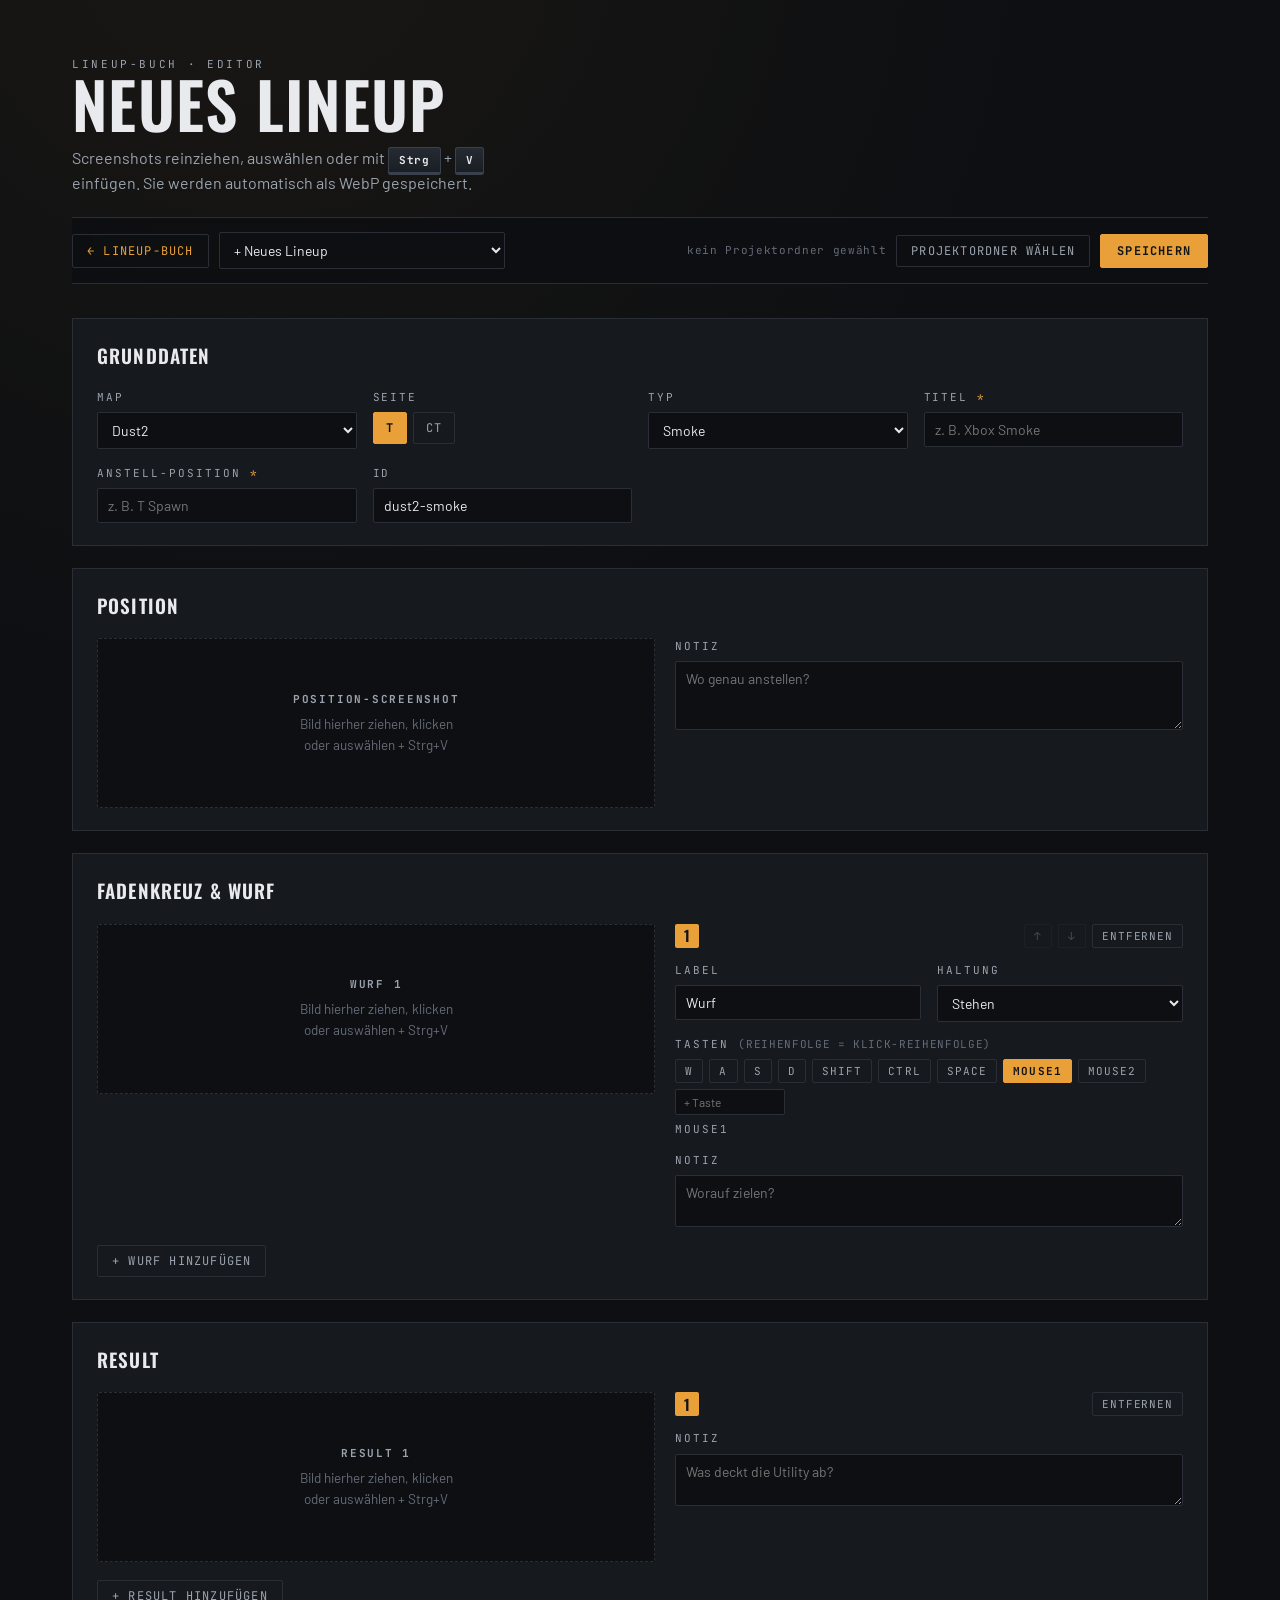
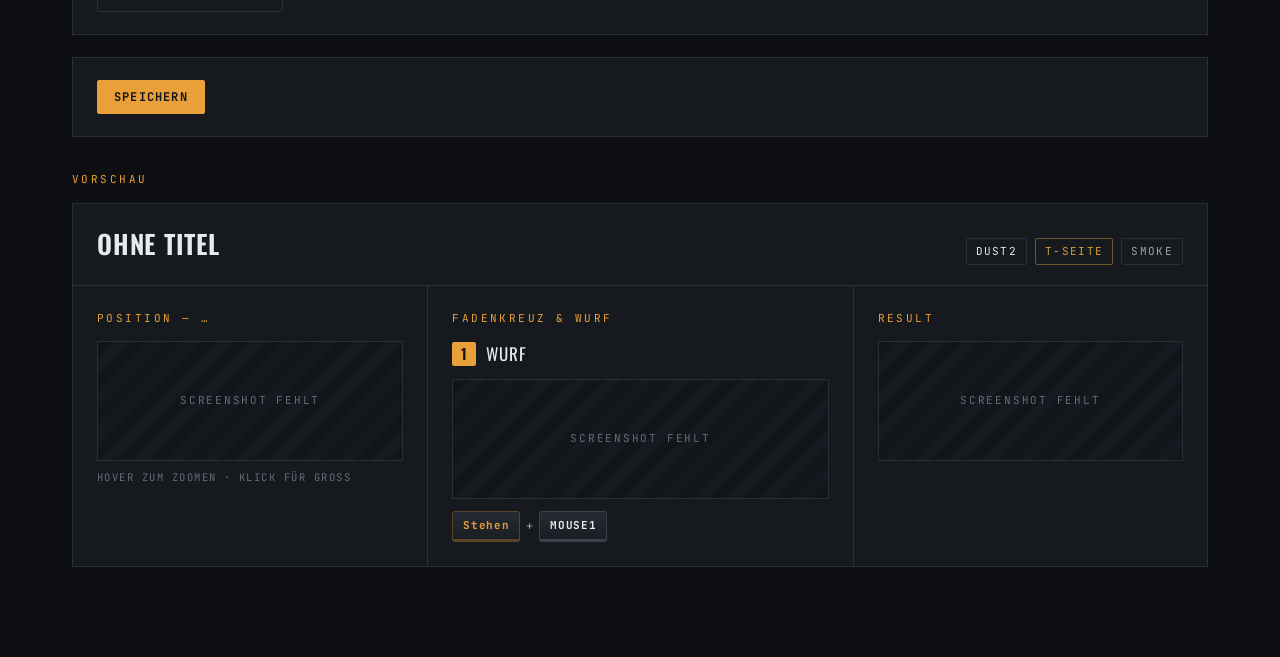
==== editor.html @ 92c8f075 "Lineup-Editor mit Bild-Upload - editor.html: Lineups anlegen, bearbeiten und löschen - Screenshots p" ====
<!DOCTYPE html>
<html lang="de">
<head>
<meta charset="utf-8">
<meta name="viewport" content="width=device-width, initial-scale=1">
<title>Lineup-Editor</title>
<link rel="preconnect" href="https://fonts.googleapis.com">
<link rel="preconnect" href="https://fonts.gstatic.com" crossorigin>
<link href="https://fonts.googleapis.com/css2?family=Oswald:wght@400;600&family=Barlow:wght@400;500;600&family=JetBrains+Mono:wght@500;700&display=swap" rel="stylesheet">
<link rel="stylesheet" href="css/style.css">
<style>
/* ---------- Editor-spezifisch ---------- */
.ed{display:flex;flex-direction:column;gap:22px}
.panel{border:1px solid var(--edge);background:var(--panel);padding:22px 24px}
.panel-head{display:flex;align-items:center;gap:12px;margin:0 0 18px}
.panel-head h2{font-family:var(--display);font-weight:600;text-transform:uppercase;letter-spacing:.06em;font-size:19px;margin:0}
.panel-head .chip{margin-left:auto}
.grid{display:grid;grid-template-columns:repeat(auto-fill,minmax(210px,1fr));gap:16px}
.field{display:flex;flex-direction:column;gap:6px;min-width:0}
.field > span{font-family:var(--mono);font-size:11px;letter-spacing:.18em;text-transform:uppercase;color:var(--sand)}
.field .req{color:var(--hud)}
.in{
  background:var(--void);border:1px solid var(--edge);color:var(--chalk);
  font-family:var(--body);font-size:14px;padding:8px 10px;border-radius:2px;width:100%;
}
.in:focus{outline:2px solid var(--hud);outline-offset:1px}
.in:disabled{color:var(--mute)}
textarea.in{resize:vertical;min-height:40px}
.seg{display:flex;gap:6px;flex-wrap:wrap}
.seg .chip{padding:7px 12px}

/* Bild-Slots */
.slot{display:grid;grid-template-columns:minmax(0,1.1fr) minmax(0,1fr);gap:20px;align-items:start}
.slot + .slot{margin-top:20px;padding-top:20px;border-top:1px dashed var(--edge)}
.slot-side{display:flex;flex-direction:column;gap:14px}
.slot-tools{display:flex;gap:6px;align-items:center}
.slot-tools .step-num{margin-right:auto}
.mini{
  font-family:var(--mono);font-size:11px;letter-spacing:.08em;text-transform:uppercase;
  background:transparent;color:var(--sand);border:1px solid var(--edge);padding:4px 9px;border-radius:2px;cursor:pointer;
}
.mini:hover{color:var(--chalk);border-color:var(--sand)}
.mini:disabled{opacity:.35;cursor:default}
.mini.danger:hover{color:#F07178;border-color:#F07178}
.drop{
  position:relative;display:grid;place-items:center;text-align:center;min-height:170px;padding:16px;
  border:1px dashed var(--edge);background:var(--void);color:var(--mute);font-size:13.5px;
  cursor:pointer;border-radius:2px;transition:border-color .12s,background .12s;
}
.drop:hover{border-color:var(--sand)}
.drop:focus{outline:none;border-color:var(--hud);border-style:solid}
.drop.over{border-color:var(--hud);background:rgba(233,160,56,.07)}
.drop.has{padding:0;border-style:solid;min-height:0;cursor:default}
.drop img{display:block;width:100%;height:auto}
.drop b{display:block;font-family:var(--mono);font-size:11px;letter-spacing:.16em;text-transform:uppercase;color:var(--sand);margin-bottom:6px}
.drop .badge{position:absolute;left:8px;top:8px;font-family:var(--mono);font-size:10px;letter-spacing:.12em;text-transform:uppercase;background:var(--hud);color:#121418;padding:2px 6px;border-radius:2px}
.drop .clear{position:absolute;right:8px;top:8px;background:rgba(13,15,18,.85)}
.drop.busy::after{content:"Konvertiere…";position:absolute;inset:0;display:grid;place-items:center;background:rgba(13,15,18,.8);color:var(--hud);font-family:var(--mono);font-size:11px;letter-spacing:.16em;text-transform:uppercase}
.keys{display:flex;gap:6px;flex-wrap:wrap;align-items:center}
.keys .chip{padding:4px 9px;font-size:11px}
.keys .in{width:110px;padding:5px 8px;font-size:12px}
.order{font-family:var(--mono);font-size:11px;color:var(--mute);letter-spacing:.06em}
.add{margin-top:18px}

/* Aktionen + Status */
.bar .in{width:auto;min-width:220px}
.primary{
  font-family:var(--mono);font-size:12px;font-weight:700;letter-spacing:.1em;text-transform:uppercase;
  background:var(--hud);color:#121418;border:1px solid var(--hud);padding:8px 16px;border-radius:2px;cursor:pointer;
}
.primary:hover{filter:brightness(1.08)}
.primary:disabled{opacity:.5;cursor:default}
.status{font-family:var(--mono);font-size:12px;letter-spacing:.04em;color:var(--sand);margin:0;min-height:1.4em}
.status.ok{color:#5BC17F}
.status.err{color:#F07178}
.status a{color:var(--hud)}
.folder{font-family:var(--mono);font-size:11px;letter-spacing:.06em;color:var(--mute)}
.folder.ok{color:#5BC17F}
.foot{display:flex;gap:10px;align-items:center;flex-wrap:wrap}
.foot .mini.danger{margin-left:auto}
.preview .card{margin-bottom:0}

@media (max-width:860px){
  .slot{grid-template-columns:1fr}
  .bar .in{min-width:0;width:100%}
}
</style>
</head>
<body>
<div class="wrap">
  <header class="masthead">
    <p class="eyebrow">Lineup-Buch &middot; Editor</p>
    <h1 id="edTitle">Neues Lineup</h1>
    <p>Screenshots reinziehen, auswählen oder mit <span class="key">Strg</span> + <span class="key">V</span> einfügen. Sie werden automatisch als WebP gespeichert.</p>
  </header>

  <nav class="bar" aria-label="Editor">
    <a class="back" id="backLink" href="index.html">&larr; Lineup-Buch</a>
    <select class="in" id="pick" aria-label="Lineup zum Bearbeiten wählen"></select>
    <span class="folder bar-end" id="folder"></span>
    <button class="chip" id="pickDir" type="button">Projektordner wählen</button>
    <button class="primary" id="save" type="button">Speichern</button>
  </nav>

  <main class="ed" id="form"></main>

  <section class="panel" style="margin-top:22px">
    <div class="foot">
      <button class="primary" id="save2" type="button">Speichern</button>
      <p class="status" id="status" role="status"></p>
      <button class="mini danger" id="del" type="button" hidden>Lineup löschen</button>
    </div>
  </section>

  <section style="margin-top:34px">
    <p class="col-label">Vorschau</p>
    <div class="preview" id="preview"></div>
  </section>
</div>

<input type="file" id="file" accept="image/*" hidden>

<script src="data/maps.js"></script>
<script src="js/common.js"></script>
<script>
const formEl   = document.getElementById('form');
const preview  = document.getElementById('preview');
const statusEl = document.getElementById('status');
const pickEl   = document.getElementById('pick');
const folderEl = document.getElementById('folder');
const fileEl   = document.getElementById('file');
const delBtn   = document.getElementById('del');
const edTitle  = document.getElementById('edTitle');

const TYPES = ['Smoke', 'Flash', 'Molotov', 'HE', 'Decoy'];
const KEYS  = ['W', 'A', 'S', 'D', 'SHIFT', 'CTRL', 'SPACE', 'MOUSE1', 'MOUSE2'];

// Bild-Slot: null | { path } (liegt schon im Projekt) | { blob, url } (neu, noch nicht gespeichert)
let state = null;
let dirty = false;
let dirHandle = null;
let pasteTarget = null;   // zuletzt fokussierter Bild-Slot (für Strg+V)
let fileTarget = null;    // Slot, für den der Datei-Dialog offen ist

const slug = s => String(s).toLowerCase()
  .replace(/ä/g, 'ae').replace(/ö/g, 'oe').replace(/ü/g, 'ue').replace(/ß/g, 'ss')
  .replace(/[^a-z0-9]+/g, '-').replace(/^-+|-+$/g, '');
const imgSrc = slot => slot ? (slot.url || slot.path) : null;

function blank(map) {
  return {
    editing: null, idTouched: false,
    id: '', map: map || MAPS[0].name, side: 'T', type: 'Smoke', title: '', from: '',
    position: { img: null, note: '' },
    lineups:  [{ img: null, label: 'Wurf', stance: 'stand', input: ['MOUSE1'], note: '' }],
    result:   [{ img: null, note: '' }],
  };
}

function fromLineup(l) {
  const pathSlot = p => p ? { path: p } : null;
  return {
    editing: l.id, idTouched: true,
    id: l.id, map: l.map, side: l.side || 'T', type: l.type || 'Smoke', title: l.title || '', from: l.from || '',
    position: { img: pathSlot(l.position && l.position.img), note: (l.position && l.position.note) || '' },
    lineups:  (l.lineups || []).map(s => ({ img: pathSlot(s.img), label: s.label || '', stance: s.stance || '', input: [...(s.input || [])], note: s.note || '' })),
    result:   asResults(l).map(r => ({ img: pathSlot(r.img), note: r.note || '' })),
  };
}

// Vorschlag für neue IDs: <map>-<titel>-<typ>, bei Kollision mit Zähler
function suggestId() {
  const base = [mapSlug(state.map), slug(state.title), slug(state.type)].filter(Boolean).join('-');
  let id = base, n = 2;
  while (LINEUPS.some(l => l.id === id)) id = base + '-' + n++;
  return id;
}

/* ---------- Formular ---------- */
function opt(value, label, sel) { return `<option value="${esc(value)}"${value === sel ? ' selected' : ''}>${esc(label)}</option>`; }

function dropZone(key, slot, hint) {
  const src = imgSrc(slot);
  if (src) return `
    <div class="drop has" tabindex="0" data-slot="${key}">
      <img src="${esc(src)}" alt="">
      ${slot.blob ? '<span class="badge">neu</span>' : ''}
      <button class="mini clear" type="button" data-act="clear" data-slot="${key}">Entfernen</button>
    </div>`;
  return `
    <div class="drop" tabindex="0" data-slot="${key}">
      <div><b>${esc(hint)}</b>Bild hierher ziehen, klicken<br>oder auswählen + Strg+V</div>
    </div>`;
}

function renderForm() {
  const s = state, locked = !!s.editing;
  formEl.innerHTML = `
    <section class="panel">
      <div class="panel-head"><h2>Grunddaten</h2></div>
      <div class="grid">
        <label class="field"><span>Map</span>
          <select class="in" data-k="map" ${locked ? 'disabled' : ''}>${MAPS.map(m => opt(m.name, m.name, s.map)).join('')}</select></label>
        <div class="field"><span>Seite</span>
          <div class="seg">${['T', 'CT'].map(v => `<button type="button" class="chip" data-act="side" data-v="${v}" aria-pressed="${s.side === v}">${v}</button>`).join('')}</div></div>
        <label class="field"><span>Typ</span>
          <select class="in" data-k="type">${TYPES.map(t => opt(t, t, s.type)).join('')}${TYPES.includes(s.type) ? '' : opt(s.type, s.type, s.type)}</select></label>
        <label class="field"><span>Titel <span class="req">*</span></span>
          <input class="in" data-k="title" value="${esc(s.title)}" placeholder="z. B. Xbox Smoke"></label>
        <label class="field"><span>Anstell-Position <span class="req">*</span></span>
          <input class="in" data-k="from" value="${esc(s.from)}" placeholder="z. B. T Spawn"></label>
        <label class="field"><span>ID ${locked ? '(fest)' : ''}</span>
          <input class="in" data-k="id" value="${esc(s.id)}" ${locked ? 'disabled' : ''} spellcheck="false"></label>
      </div>
    </section>

    <section class="panel">
      <div class="panel-head"><h2>Position</h2></div>
      <div class="slot">
        ${dropZone('position', s.position.img, 'Position-Screenshot')}
        <div class="slot-side">
          <label class="field"><span>Notiz</span>
            <textarea class="in" data-k="position.note" rows="3" placeholder="Wo genau anstellen?">${esc(s.position.note)}</textarea></label>
        </div>
      </div>
    </section>

    <section class="panel">
      <div class="panel-head"><h2>Fadenkreuz &amp; Wurf</h2></div>
      ${s.lineups.map((w, i) => `
        <div class="slot">
          ${dropZone('lineups.' + i, w.img, 'Wurf ' + (i + 1))}
          <div class="slot-side">
            <div class="slot-tools">
              <span class="step-num">${i + 1}</span>
              <button class="mini" type="button" data-act="up" data-list="lineups" data-i="${i}" ${i ? '' : 'disabled'}>&uarr;</button>
              <button class="mini" type="button" data-act="down" data-list="lineups" data-i="${i}" ${i < s.lineups.length - 1 ? '' : 'disabled'}>&darr;</button>
              <button class="mini danger" type="button" data-act="remove" data-list="lineups" data-i="${i}">Entfernen</button>
            </div>
            <div class="grid">
              <label class="field"><span>Label</span>
                <input class="in" data-k="lineups.${i}.label" value="${esc(w.label)}" placeholder="Wurf"></label>
              <label class="field"><span>Haltung</span>
                <select class="in" data-k="lineups.${i}.stance">${opt('', '—', w.stance)}${Object.entries(STANCES).map(([v, t]) => opt(v, t, w.stance)).join('')}${w.stance && !STANCES[w.stance] ? opt(w.stance, w.stance, w.stance) : ''}</select></label>
            </div>
            <div class="field"><span>Tasten <span class="order">(Reihenfolge = Klick-Reihenfolge)</span></span>
              <div class="keys">
                ${[...new Set([...KEYS, ...w.input])].map(k => `<button type="button" class="chip" data-act="key" data-i="${i}" data-v="${esc(k)}" aria-pressed="${w.input.includes(k)}">${esc(k)}</button>`).join('')}
                <input class="in" data-act="customKey" data-i="${i}" placeholder="+ Taste" aria-label="Eigene Taste hinzufügen">
              </div>
              <span class="order">${w.input.length ? esc(w.input.join(' + ')) : 'keine Taste'}</span>
            </div>
            <label class="field"><span>Notiz</span>
              <textarea class="in" data-k="lineups.${i}.note" rows="2" placeholder="Worauf zielen?">${esc(w.note)}</textarea></label>
          </div>
        </div>`).join('')}
      <button class="chip add" type="button" data-act="addLineup">+ Wurf hinzufügen</button>
    </section>

    <section class="panel">
      <div class="panel-head"><h2>Result</h2></div>
      ${s.result.map((r, i) => `
        <div class="slot">
          ${dropZone('result.' + i, r.img, 'Result ' + (i + 1))}
          <div class="slot-side">
            <div class="slot-tools">
              <span class="step-num">${i + 1}</span>
              <button class="mini danger" type="button" data-act="remove" data-list="result" data-i="${i}">Entfernen</button>
            </div>
            <label class="field"><span>Notiz</span>
              <textarea class="in" data-k="result.${i}.note" rows="2" placeholder="Was deckt die Utility ab?">${esc(r.note)}</textarea></label>
          </div>
        </div>`).join('')}
      <button class="chip add" type="button" data-act="addResult">+ Result hinzufügen</button>
    </section>`;
  renderPreview();
}

// Das Objekt, wie es in data/<map>.js landet (Bilder hier noch als Vorschau-URL)
function toLineup(imgOf) {
  const s = state;
  const results = s.result.map(r => ({ img: imgOf(r.img), note: r.note }));
  return {
    id: s.id, map: s.map, side: s.side, type: s.type, title: s.title, from: s.from,
    position: { img: imgOf(s.position.img), note: s.position.note },
    lineups: s.lineups.map(w => ({ img: imgOf(w.img), label: w.label, stance: w.stance, input: w.input, note: w.note })),
    result: results.length === 1 ? results[0] : results,
  };
}

function renderPreview() {
  const l = toLineup(imgSrc);
  preview.innerHTML = lineupCard({ ...l, title: l.title || 'Ohne Titel', from: l.from || '…' });
  edTitle.textContent = state.editing ? 'Lineup bearbeiten' : 'Neues Lineup';
  delBtn.hidden = !state.editing;
}

function renderPick() {
  pickEl.innerHTML = opt('', '+ Neues Lineup', state.editing || '') + MAPS
    .filter(m => LINEUPS.some(l => l.map === m.name))
    .map(m => `<optgroup label="${esc(m.name)}">${LINEUPS.filter(l => l.map === m.name)
      .map(l => opt(l.id, `${l.title} · ${l.type} · ${l.side}`, state.editing)).join('')}</optgroup>`).join('');
}

/* ---------- Eingaben ---------- */
function setPath(path, value) {
  const keys = path.split('.');
  let o = state;
  for (const k of keys.slice(0, -1)) o = o[k];
  o[keys[keys.length - 1]] = value;
}

function touch() { dirty = true; setStatus(''); }

formEl.addEventListener('input', e => {
  const k = e.target.dataset.k; if (!k) return;
  setPath(k, e.target.value);
  if (k === 'id') state.idTouched = true;
  if (!state.editing && !state.idTouched && ['title', 'type', 'map'].includes(k)) {
    state.id = suggestId();
    formEl.querySelector('[data-k="id"]').value = state.id;
  }
  touch();
  renderPreview();
});

formEl.addEventListener('keydown', e => {
  if (e.target.dataset.act === 'customKey' && e.key === 'Enter') {
    e.preventDefault();
    const v = e.target.value.trim().toUpperCase(); if (!v) return;
    const w = state.lineups[+e.target.dataset.i];
    if (!w.input.includes(v)) w.input.push(v);
    touch(); renderForm();
  }
  // Enter/Leertaste auf einem leeren Bild-Slot öffnet den Datei-Dialog
  const drop = e.target.classList && e.target.classList.contains('drop') && !e.target.classList.contains('has') ? e.target : null;
  if (drop && (e.key === 'Enter' || e.key === ' ')) { e.preventDefault(); openFile(drop.dataset.slot); }
});

formEl.addEventListener('click', e => {
  const btn = e.target.closest('[data-act]');
  if (btn) {
    const { act, i, list, v } = btn.dataset;
    const n = +i;
    if (act === 'side') state.side = v;
    else if (act === 'key') { const w = state.lineups[n]; w.input = w.input.includes(v) ? w.input.filter(k => k !== v) : [...w.input, v]; }
    else if (act === 'addLineup') state.lineups.push({ img: null, label: 'Wurf ' + (state.lineups.length + 1), stance: 'stand', input: ['MOUSE1'], note: '' });
    else if (act === 'addResult') state.result.push({ img: null, note: '' });
    else if (act === 'remove') { const it = state[list][n]; if (it.img && it.img.url) URL.revokeObjectURL(it.img.url); state[list].splice(n, 1); }
    else if (act === 'up' || act === 'down') { const a = state[list], j = act === 'up' ? n - 1 : n + 1; [a[n], a[j]] = [a[j], a[n]]; }
    else if (act === 'clear') { setSlot(btn.dataset.slot, null); return; }
    else return;
    touch(); renderForm();
    return;
  }
  const drop = e.target.closest('.drop');
  if (drop && !drop.classList.contains('has')) openFile(drop.dataset.slot);
});

formEl.addEventListener('focusin', e => { const d = e.target.closest('.drop'); if (d) pasteTarget = d.dataset.slot; });

/* ---------- Bilder ---------- */
const getSlot = key => key === 'position' ? state.position.img : state[key.split('.')[0]][+key.split('.')[1]].img;
function setSlot(key, img) {
  const old = getSlot(key);
  if (old && old.url) URL.revokeObjectURL(old.url);
  if (key === 'position') state.position.img = img;
  else state[key.split('.')[0]][+key.split('.')[1]].img = img;
  // Kein Fokus auf den gefüllten Slot: das nächste Strg+V soll den nächsten leeren füllen.
  touch(); renderForm();
}

// Bild skalieren (max. Breite) und als WebP kodieren
async function toWebp(blob, maxW, quality) {
  const bmp = await createImageBitmap(blob);
  const k = Math.min(1, maxW / bmp.width);
  const c = document.createElement('canvas');
  c.width = Math.round(bmp.width * k); c.height = Math.round(bmp.height * k);
  c.getContext('2d').drawImage(bmp, 0, 0, c.width, c.height);
  bmp.close();
  const out = await new Promise(r => c.toBlob(r, 'image/webp', quality));
  if (!out || out.type !== 'image/webp') throw new Error('Dieser Browser kann kein WebP erzeugen.');
  return out;
}

async function takeImage(key, file) {
  if (!file || !file.type.startsWith('image/')) { setStatus('Das ist kein Bild.', 'err'); return; }
  const el = formEl.querySelector(`.drop[data-slot="${key}"]`);
  if (el) el.classList.add('busy');
  try {
    const blob = await toWebp(file, 1920, 0.88);
    setSlot(key, { blob, url: URL.createObjectURL(blob) });
  } catch (err) {
    if (el) el.classList.remove('busy');
    setStatus('Bild konnte nicht gelesen werden: ' + err.message, 'err');
  }
}

function openFile(key) { fileTarget = key; fileEl.value = ''; fileEl.click(); }
fileEl.addEventListener('change', () => { if (fileEl.files[0] && fileTarget) takeImage(fileTarget, fileEl.files[0]); });

formEl.addEventListener('dragover', e => {
  const d = e.target.closest('.drop'); if (!d) return;
  e.preventDefault(); d.classList.add('over');
});
formEl.addEventListener('dragleave', e => { const d = e.target.closest('.drop'); if (d && !d.contains(e.relatedTarget)) d.classList.remove('over'); });
formEl.addEventListener('drop', e => {
  const d = e.target.closest('.drop'); if (!d) return;
  e.preventDefault(); d.classList.remove('over');
  takeImage(d.dataset.slot, e.dataTransfer.files[0]);
});

// Strg+V: in den fokussierten Slot, sonst in den ersten leeren (Position → Würfe → Results)
document.addEventListener('paste', e => {
  const item = [...(e.clipboardData ? e.clipboardData.items : [])].find(i => i.type.startsWith('image/'));
  if (!item) return;
  e.preventDefault();
  const focused = document.activeElement && document.activeElement.closest && document.activeElement.closest('.drop');
  let key = focused ? focused.dataset.slot : null;
  if (!key) {
    const all = ['position', ...state.lineups.map((_, i) => 'lineups.' + i), ...state.result.map((_, i) => 'result.' + i)];
    key = all.find(k => !getSlot(k)) || pasteTarget;
  }
  if (key) takeImage(key, item.getAsFile());
});

/* ---------- Projektordner (File System Access API) ---------- */
const canWrite = 'showDirectoryPicker' in window;

// Den gewählten Ordner im Browser merken, damit er nicht jedes Mal neu gewählt werden muss.
function kv(mode, fn) {
  return new Promise((res, rej) => {
    const r = indexedDB.open('lineup-editor', 1);
    r.onupgradeneeded = () => r.result.createObjectStore('kv');
    r.onerror = () => rej(r.error);
    r.onsuccess = () => {
      const tx = r.result.transaction('kv', mode), q = fn(tx.objectStore('kv'));
      tx.oncomplete = () => res(q.result);
      tx.onerror = () => rej(tx.error);
    };
  });
}

function showFolder() {
  if (!canWrite) { folderEl.textContent = 'Speichern als Download (Browser ohne Ordnerzugriff)'; document.getElementById('pickDir').hidden = true; return; }
  folderEl.textContent = dirHandle ? 'Ordner: ' + dirHandle.name : 'kein Projektordner gewählt';
  folderEl.classList.toggle('ok', !!dirHandle);
}

async function chooseDir() {
  const h = await window.showDirectoryPicker({ id: 'cslineups', mode: 'readwrite' });
  try { await (await h.getDirectoryHandle('data')).getFileHandle('maps.js'); }
  catch { throw new Error(`„${h.name}“ ist nicht der Projektordner (data/maps.js fehlt).`); }
  dirHandle = h;
  try { await kv('readwrite', s => s.put(h, 'dir')); } catch {}
  showFolder();
}

async function ensureDir() {
  if (dirHandle && await dirHandle.queryPermission({ mode: 'readwrite' }) !== 'granted'
      && await dirHandle.requestPermission({ mode: 'readwrite' }) !== 'granted') dirHandle = null;
  if (!dirHandle) await chooseDir();
  return dirHandle;
}

async function fileAt(path, create) {
  const parts = path.split('/');
  let d = dirHandle;
  for (const p of parts.slice(0, -1)) d = await d.getDirectoryHandle(p, { create });
  return d.getFileHandle(parts[parts.length - 1], { create });
}
async function writeFile(path, data) {
  const w = await (await fileAt(path, true)).createWritable();
  await w.write(data); await w.close();
}
async function readText(path) {
  try { return await (await (await fileAt(path, false)).getFile()).text(); } catch { return null; }
}

/* ---------- data/<map>.js erzeugen ---------- */
const J = v => JSON.stringify(v);
function fmtObj(o) { return '{ ' + Object.entries(o).map(([k, v]) => `${k}: ${J(v)}`).join(', ') + ' }'; }

function fmtLineup(l) {
  const known = ['id', 'map', 'side', 'type', 'title', 'from', 'position', 'lineups', 'result'];
  const res = Array.isArray(l.result)
    ? `[\n${l.result.map(r => '      ' + fmtObj(r) + ',').join('\n')}\n    ]`
    : fmtObj(l.result || { img: '', note: '' });
  return [
    '  {',
    `    id:    ${J(l.id)},`,
    `    map:   ${J(l.map)},`,
    `    side:  ${J(l.side)},`,
    `    type:  ${J(l.type)},`,
    `    title: ${J(l.title)},`,
    `    from:  ${J(l.from)},`,
    `    position: ${fmtObj(l.position || { img: '', note: '' })},`,
    '    lineups: [',
    ...(l.lineups || []).map(s => '      ' + fmtObj(s) + ','),
    '    ],',
    `    result: ${res},`,
    // Felder, die der Editor nicht kennt, unverändert mitschreiben
    ...Object.keys(l).filter(k => !known.includes(k)).map(k => `    ${k}: ${J(l[k])},`),
    '  },',
  ].join('\n');
}

function defaultHeader(map) {
  const s = mapSlug(map);
  return `/* ============================================================================
   ${map.toUpperCase()} · LINEUPS
   ----------------------------------------------------------------------------
   Wird vom Editor (editor.html) geschrieben, kann aber auch von Hand gepflegt
   werden. Bilder liegen unter  images/${s}/<id>/  (position.webp, lineup-N.webp,
   result.webp, thumb.webp).
============================================================================ */`;
}

async function mapFileText(map) {
  const old = await readText(`data/${mapSlug(map)}.js`);
  const head = (old && (old.match(/^\s*\/\*[\s\S]*?\*\//) || [])[0]) || defaultHeader(map);
  const rows = LINEUPS.filter(l => l.map === map);
  return `${head.trim()}\n\naddLineups([\n\n${rows.map(fmtLineup).join('\n\n')}\n\n]);\n`;
}

/* ---------- Speichern / Löschen ---------- */
function setStatus(msg, kind) { statusEl.innerHTML = msg; statusEl.className = 'status' + (kind ? ' ' + kind : ''); }

function validate() {
  const s = state, errs = [];
  if (!s.title.trim()) errs.push('Titel fehlt');
  if (!s.from.trim()) errs.push('Anstell-Position fehlt');
  if (!/^[a-z0-9][a-z0-9-]*$/.test(s.id)) errs.push('ID nur aus a–z, 0–9 und - bilden');
  else if (!s.editing && LINEUPS.some(l => l.id === s.id)) errs.push(`ID „${s.id}“ gibt es schon`);
  if (!s.position.img) errs.push('Position-Bild fehlt');
  if (!s.lineups.length || s.lineups.some(w => !w.img)) errs.push('Jeder Wurf braucht ein Bild');
  if (!s.result.length || s.result.some(r => !r.img)) errs.push('Jedes Result braucht ein Bild');
  return errs;
}

// Neue Bilder unter images/<map>/<id>/ ablegen; ein Dateiname, den ein behaltenes Bild belegt, wird nicht überschrieben.
function planImages() {
  const base = `images/${mapSlug(state.map)}/${state.id}`;
  const kept = new Set();
  const slots = [
    [state.position.img, 'position'],
    ...state.lineups.map((w, i) => [w.img, 'lineup-' + (i + 1)]),
    ...state.result.map((r, i) => [r.img, i ? 'result' + (i + 1) : 'result']),
  ];
  slots.forEach(([img]) => { if (img && img.path) kept.add(img.path); });
  const writes = [];
  for (const [img, name] of slots) {
    if (!img || !img.blob) continue;
    let path = `${base}/${name}.webp`;
    if (kept.has(path)) path = `${base}/${name}-${Date.now().toString(36)}.webp`;
    kept.add(path);
    writes.push({ img, path });
  }
  return { base, writes };
}

async function save() {
  const errs = validate();
  if (errs.length) { setStatus('Nicht gespeichert: ' + errs.join(' · '), 'err'); return; }
  const btns = [document.getElementById('save'), document.getElementById('save2')];
  btns.forEach(b => b.disabled = true);
  try {
    if (canWrite) await ensureDir();
    const { base, writes } = planImages();
    const firstResult = state.result[0].img;
    const thumb = firstResult.blob ? await toWebp(firstResult.blob, 480, 0.8) : null;

    // erst Pfade setzen, dann das Lineup in LINEUPS übernehmen und die Map-Datei neu schreiben
    const pathOf = new Map(writes.map(w => [w.img, w.path]));
    const entry = toLineup(img => img ? (img.path || pathOf.get(img)) : null);
    const before = LINEUPS.slice();
    const idx = LINEUPS.findIndex(l => l.id === state.editing);
    if (idx >= 0) LINEUPS[idx] = entry; else LINEUPS.push(entry);
    const text = await mapFileText(state.map).catch(err => { LINEUPS.splice(0, LINEUPS.length, ...before); throw err; });

    if (canWrite) {
      try {
        for (const w of writes) await writeFile(w.path, w.img.blob);
        if (thumb) await writeFile(`${base}/thumb.webp`, thumb);
        await writeFile(`data/${mapSlug(state.map)}.js`, text);
      } catch (err) { LINEUPS.splice(0, LINEUPS.length, ...before); throw err; }
    } else {
      writes.forEach(w => download(w.img.blob, w.path));
      if (thumb) download(thumb, `${base}/thumb.webp`);
      download(new Blob([text], { type: 'text/javascript' }), `data/${mapSlug(state.map)}.js`);
    }

    // gespeicherte Bilder zählen ab jetzt als vorhandene Dateien
    for (const w of writes) { URL.revokeObjectURL(w.img.url); delete w.img.blob; delete w.img.url; w.img.path = w.path; }
    state.editing = state.id;
    dirty = false;
    history.replaceState(null, '', '#edit=' + encodeURIComponent(state.id));
    renderPick(); renderForm();
    const link = `index.html#${encodeURIComponent(state.map)}/${encodeURIComponent(state.id)}`;
    setStatus(canWrite
      ? `Gespeichert in data/${mapSlug(state.map)}.js · <a href="${link}">im Lineup-Buch ansehen</a>`
      : `Heruntergeladen. Im Dateinamen steht der Zielpfad (__ = Ordner-Trenner), z. B. ${base.replace(/\//g, '__')}__result.webp → ${base}/result.webp.`, 'ok');
  } catch (err) {
    if (err.name !== 'AbortError') setStatus('Fehler beim Speichern: ' + esc(err.message), 'err');
    else setStatus('Abgebrochen – kein Ordner gewählt.', 'err');
  } finally {
    btns.forEach(b => b.disabled = false);
  }
}

// Fallback ohne Ordnerzugriff: Zielpfad steckt im Dateinamen (images__dust2__id__result.webp)
function download(blob, path) {
  const a = document.createElement('a');
  a.href = URL.createObjectURL(blob);
  a.download = path.replace(/\//g, '__');
  a.click();
  setTimeout(() => URL.revokeObjectURL(a.href), 2000);
}

async function remove() {
  const l = LINEUPS.find(x => x.id === state.editing); if (!l) return;
  if (!confirm(`„${l.title}“ aus data/${mapSlug(l.map)}.js entfernen?\nDie Bilder in images/${mapSlug(l.map)}/… bleiben liegen.`)) return;
  try {
    if (canWrite) await ensureDir();
    const before = LINEUPS.slice();
    LINEUPS.splice(LINEUPS.indexOf(l), 1);
    try {
      const text = await mapFileText(l.map);
      if (canWrite) await writeFile(`data/${mapSlug(l.map)}.js`, text);
      else download(new Blob([text], { type: 'text/javascript' }), `data/${mapSlug(l.map)}.js`);
    } catch (err) { LINEUPS.splice(0, LINEUPS.length, ...before); throw err; }
    load(blank(l.map));
    setStatus(`„${esc(l.title)}“ gelöscht.`, 'ok');
  } catch (err) {
    setStatus('Fehler beim Löschen: ' + esc(err.message), 'err');
  }
}

/* ---------- Start ---------- */
function load(s) {
  state = s;
  if (!state.editing) state.id = suggestId();
  dirty = false;
  history.replaceState(null, '', state.editing ? '#edit=' + encodeURIComponent(state.editing) : '#map=' + encodeURIComponent(state.map));
  document.getElementById('backLink').href = 'index.html#' + encodeURIComponent(state.map) + (state.editing ? '/' + encodeURIComponent(state.editing) : '');
  renderPick(); renderForm(); setStatus('');
}

pickEl.addEventListener('change', () => {
  if (dirty && !confirm('Ungespeicherte Änderungen verwerfen?')) { pickEl.value = state.editing || ''; return; }
  const l = LINEUPS.find(x => x.id === pickEl.value);
  load(l ? fromLineup(l) : blank(state.map));
});
document.getElementById('save').addEventListener('click', save);
document.getElementById('save2').addEventListener('click', save);
delBtn.addEventListener('click', remove);
document.getElementById('pickDir').addEventListener('click', () =>
  chooseDir().catch(err => { if (err.name !== 'AbortError') setStatus(esc(err.message), 'err'); }));
document.addEventListener('keydown', e => { if ((e.ctrlKey || e.metaKey) && e.key === 's') { e.preventDefault(); save(); } });
window.addEventListener('beforeunload', e => { if (dirty) { e.preventDefault(); e.returnValue = ''; } });
attachLens(preview);

loadLineups(async () => {
  if (canWrite) { try { dirHandle = (await kv('readonly', s => s.get('dir'))) || null; } catch {} }
  showFolder();
  const h = new URLSearchParams(location.hash.slice(1));
  const l = LINEUPS.find(x => x.id === h.get('edit'));
  load(l ? fromLineup(l) : blank(MAPS.some(m => m.name === h.get('map')) ? h.get('map') : undefined));
});
</script>
</body>
</html>
---- css/style.css ----
:root{
  --void:#0D0F12; --panel:#16191E; --panel-2:#1D2127; --edge:#2A2F37;
  --chalk:#E8EAED; --sand:#9BA3AE; --mute:#646C78; --hud:#E9A038; --t:#D4A03C; --ct:#6FA0D6;
  --display:"Oswald","Arial Narrow",system-ui,sans-serif;
  --body:"Barlow","Segoe UI",system-ui,sans-serif;
  --mono:"JetBrains Mono",ui-monospace,Consolas,monospace;
}
*{box-sizing:border-box}
html,body{margin:0}
body{
  background:var(--void); color:var(--chalk); font-family:var(--body);
  font-size:16px; line-height:1.55; -webkit-font-smoothing:antialiased;
  background-image:radial-gradient(circle at 20% -10%,rgba(233,160,56,.06),transparent 55%);
  background-attachment:fixed;
}
.wrap{max-width:1180px;margin:0 auto;padding:0 22px 90px}

/* ---------- Kopf ---------- */
.masthead{padding:44px 0 22px;border-bottom:1px solid var(--edge)}
.eyebrow{font-family:var(--mono);font-size:11px;letter-spacing:.24em;text-transform:uppercase;color:var(--hud);margin:0 0 10px}
.masthead h1{
  font-family:var(--display);font-weight:600;font-size:clamp(38px,7vw,64px);
  letter-spacing:.02em;text-transform:uppercase;margin:0;line-height:.95;
}
.masthead p{margin:12px 0 0;color:var(--sand);max-width:52ch}

/* ---------- Map-Galerie (Startseite) ---------- */
.maps{display:grid;grid-template-columns:repeat(auto-fill,minmax(230px,1fr));gap:18px;margin-top:34px}
.map-card{
  position:relative;display:block;text-align:left;cursor:pointer;
  border:1px solid var(--edge);background:var(--panel);color:inherit;
  padding:0;overflow:hidden;border-radius:2px;transition:.15s;
}
.map-card:hover{border-color:var(--sand);transform:translateY(-2px)}
.map-thumb{aspect-ratio:16/10;width:100%;background:#0A0C0F;position:relative;overflow:hidden}
.map-thumb img{width:100%;height:100%;object-fit:cover;display:block}
.map-thumb.missing{background:
  repeating-linear-gradient(135deg,#171B21,#171B21 12px,#1B2027 12px,#1B2027 24px)}
.map-thumb.missing::after{
  content:attr(data-map);position:absolute;inset:0;display:grid;place-items:center;
  font-family:var(--display);font-weight:600;font-size:28px;letter-spacing:.05em;
  text-transform:uppercase;color:var(--sand);opacity:.55;
}
.map-meta{display:flex;align-items:baseline;justify-content:space-between;gap:10px;padding:14px 16px;border-top:1px solid var(--edge)}
.map-meta h2{font-family:var(--display);font-weight:600;text-transform:uppercase;letter-spacing:.03em;font-size:22px;margin:0}
.map-count{font-family:var(--mono);font-size:11px;letter-spacing:.12em;text-transform:uppercase;color:var(--hud)}
.map-count.zero{color:var(--mute)}

/* ---------- Filter-/Nav-Leiste ---------- */
.bar{
  position:sticky;top:0;z-index:40;display:flex;gap:10px;flex-wrap:wrap;align-items:center;
  padding:14px 0;background:rgba(13,15,18,.85);backdrop-filter:blur(8px);
  border-bottom:1px solid var(--edge);margin-bottom:34px;
}
.back{
  font-family:var(--mono);font-size:12px;letter-spacing:.1em;text-transform:uppercase;
  background:transparent;color:var(--hud);border:1px solid var(--edge);
  padding:7px 14px;cursor:pointer;border-radius:2px;transition:.15s;
}
.back:hover{border-color:var(--hud)}
a.back{text-decoration:none;display:inline-block}
.bar-end{margin-left:auto}
.bar-title{font-family:var(--display);font-weight:600;text-transform:uppercase;letter-spacing:.04em;font-size:20px;margin:0}
.chip{
  font-family:var(--mono);font-size:12px;letter-spacing:.1em;text-transform:uppercase;
  background:transparent;color:var(--sand);border:1px solid var(--edge);
  padding:7px 14px;cursor:pointer;border-radius:2px;transition:.15s;
}
.chip:hover{color:var(--chalk);border-color:var(--sand)}
.chip[aria-pressed="true"]{background:var(--hud);border-color:var(--hud);color:#121418;font-weight:700}
.search{
  margin-left:auto;background:var(--panel);border:1px solid var(--edge);color:var(--chalk);
  font-family:var(--body);font-size:14px;padding:8px 12px;border-radius:2px;min-width:200px;
}
.search::placeholder{color:var(--mute)}
.search:focus,.chip:focus-visible,button:focus-visible{outline:2px solid var(--hud);outline-offset:2px}

/* ---------- Kompakte Lineup-Liste (Zwischenschritt) ---------- */
.lu-list{display:flex;flex-direction:column;gap:12px}
.lu-item{
  display:flex;align-items:stretch;text-align:left;cursor:pointer;width:100%;
  border:1px solid var(--edge);background:var(--panel);color:inherit;
  padding:0;overflow:hidden;border-radius:2px;transition:.15s;min-height:104px;
}
.lu-item:hover{border-color:var(--sand);transform:translateY(-1px)}
.lu-thumb{width:170px;flex:none;background:#0A0C0F;position:relative;overflow:hidden}
.lu-thumb img{width:100%;height:100%;object-fit:cover;display:block}
.lu-thumb.missing::after{
  content:"kein Result";position:absolute;inset:0;display:grid;place-items:center;
  font-family:var(--mono);font-size:10px;letter-spacing:.14em;text-transform:uppercase;color:var(--mute);
  background:repeating-linear-gradient(135deg,#12151A,#12151A 10px,#161A20 10px,#161A20 20px);
}
.lu-info{padding:14px 20px;display:flex;flex-direction:column;justify-content:center;gap:9px;min-width:0}
.lu-info h3{font-family:var(--display);font-weight:600;text-transform:uppercase;letter-spacing:.02em;font-size:22px;margin:0}
.lu-tags{display:flex;gap:8px;flex-wrap:wrap}
.lu-sub{color:var(--sand);font-size:13.5px;margin:0}
.lu-arrow{margin-left:auto;align-self:center;padding:0 22px;color:var(--sand);font-size:22px;flex:none}
.lu-item:hover .lu-arrow{color:var(--hud)}

/* ---------- Lineup-Karte ---------- */
.card{border:1px solid var(--edge);background:var(--panel);margin-bottom:34px}
.card-head{display:flex;gap:16px;align-items:baseline;flex-wrap:wrap;padding:20px 24px;border-bottom:1px solid var(--edge)}
.card-head h2{font-family:var(--display);font-weight:600;text-transform:uppercase;letter-spacing:.03em;font-size:26px;margin:0}
.meta{display:flex;gap:8px;flex-wrap:wrap;margin-left:auto}
.tag{font-family:var(--mono);font-size:11px;letter-spacing:.12em;text-transform:uppercase;padding:4px 9px;border:1px solid var(--edge);color:var(--sand);border-radius:2px}
.tag.side-T{color:var(--t);border-color:rgba(212,160,60,.45)}
.tag.side-CT{color:var(--ct);border-color:rgba(111,160,214,.45)}
.tag.map{color:var(--chalk)}

.body{display:grid;grid-template-columns:1fr 1.2fr 1fr;gap:0}
.col{padding:24px}
.col + .col{border-left:1px solid var(--edge)}
.col-label{font-family:var(--mono);font-size:11px;letter-spacing:.22em;text-transform:uppercase;color:var(--hud);margin:0 0 14px}
.note{color:var(--sand);font-size:14.5px;margin:12px 0 0}

/* ---------- Bilder + Lupe (Signature) ---------- */
.shot{position:relative;display:block;width:100%;border:1px solid var(--edge);cursor:zoom-in;overflow:hidden;background:#0A0C0F;min-height:120px}
.shot img{display:block;width:100%;height:auto}
.shot.missing{cursor:default}
.shot.missing::after{
  content:"Screenshot fehlt";position:absolute;inset:0;display:grid;place-items:center;
  font-family:var(--mono);font-size:11px;letter-spacing:.16em;text-transform:uppercase;color:var(--mute);
  background:repeating-linear-gradient(135deg,#12151A,#12151A 12px,#161A20 12px,#161A20 24px);
}
.lens{
  position:absolute;width:190px;height:190px;border-radius:50%;pointer-events:none;
  border:2px solid var(--hud);box-shadow:0 0 0 1px rgba(0,0,0,.7),0 10px 30px rgba(0,0,0,.6);
  background-repeat:no-repeat;opacity:0;transition:opacity .12s;
}
.shot:hover .lens{opacity:1}
.shot.missing:hover .lens{opacity:0}
.hint{font-family:var(--mono);font-size:10.5px;letter-spacing:.14em;text-transform:uppercase;color:var(--mute);margin:8px 0 0}

/* ---------- Wurf-Schritte ---------- */
.step + .step{margin-top:26px;padding-top:26px;border-top:1px dashed var(--edge)}
.step-head{display:flex;align-items:center;gap:10px;margin:0 0 12px}
.step-num{font-family:var(--display);font-size:15px;font-weight:600;color:#121418;background:var(--hud);width:24px;height:24px;display:grid;place-items:center;border-radius:2px;flex:none}
.step-head h3{font-family:var(--display);font-weight:400;text-transform:uppercase;letter-spacing:.06em;font-size:17px;margin:0}
.inputs{display:flex;gap:6px;align-items:center;flex-wrap:wrap;margin:12px 0 0}
.key{
  font-family:var(--mono);font-size:11px;font-weight:700;letter-spacing:.06em;
  background:linear-gradient(#262B33,#1A1E24);color:var(--chalk);
  border:1px solid #3A414C;border-bottom-width:3px;border-radius:3px;padding:5px 10px;
}
.key.stance{color:var(--hud);border-color:#5A4326}
.plus{font-family:var(--mono);font-size:12px;color:var(--sand)}

/* ---------- Lightbox ---------- */
.lb{position:fixed;inset:0;background:rgba(6,7,9,.95);display:none;place-items:center;z-index:100;padding:24px;cursor:zoom-out}
.lb.open{display:grid}
.lb img{max-width:100%;max-height:88vh;border:1px solid var(--edge)}
.lb-cap{position:absolute;bottom:22px;left:0;right:0;text-align:center;font-family:var(--mono);font-size:12px;letter-spacing:.16em;text-transform:uppercase;color:var(--sand)}

.empty{border:1px dashed var(--edge);padding:40px;text-align:center;color:var(--sand)}
footer{border-top:1px solid var(--edge);margin-top:40px;padding-top:18px;font-family:var(--mono);font-size:11px;letter-spacing:.14em;text-transform:uppercase;color:var(--mute)}

@media (max-width:860px){
  .body{grid-template-columns:1fr}
  .col + .col{border-left:0;border-top:1px solid var(--edge)}
  .lens{display:none}
  .search{margin-left:0;width:100%}
  .lu-item{flex-direction:column;min-height:0}
  .lu-thumb{width:100%;aspect-ratio:16/9}
  .lu-arrow{display:none}
}
@media (prefers-reduced-motion:reduce){*{transition:none!important}}
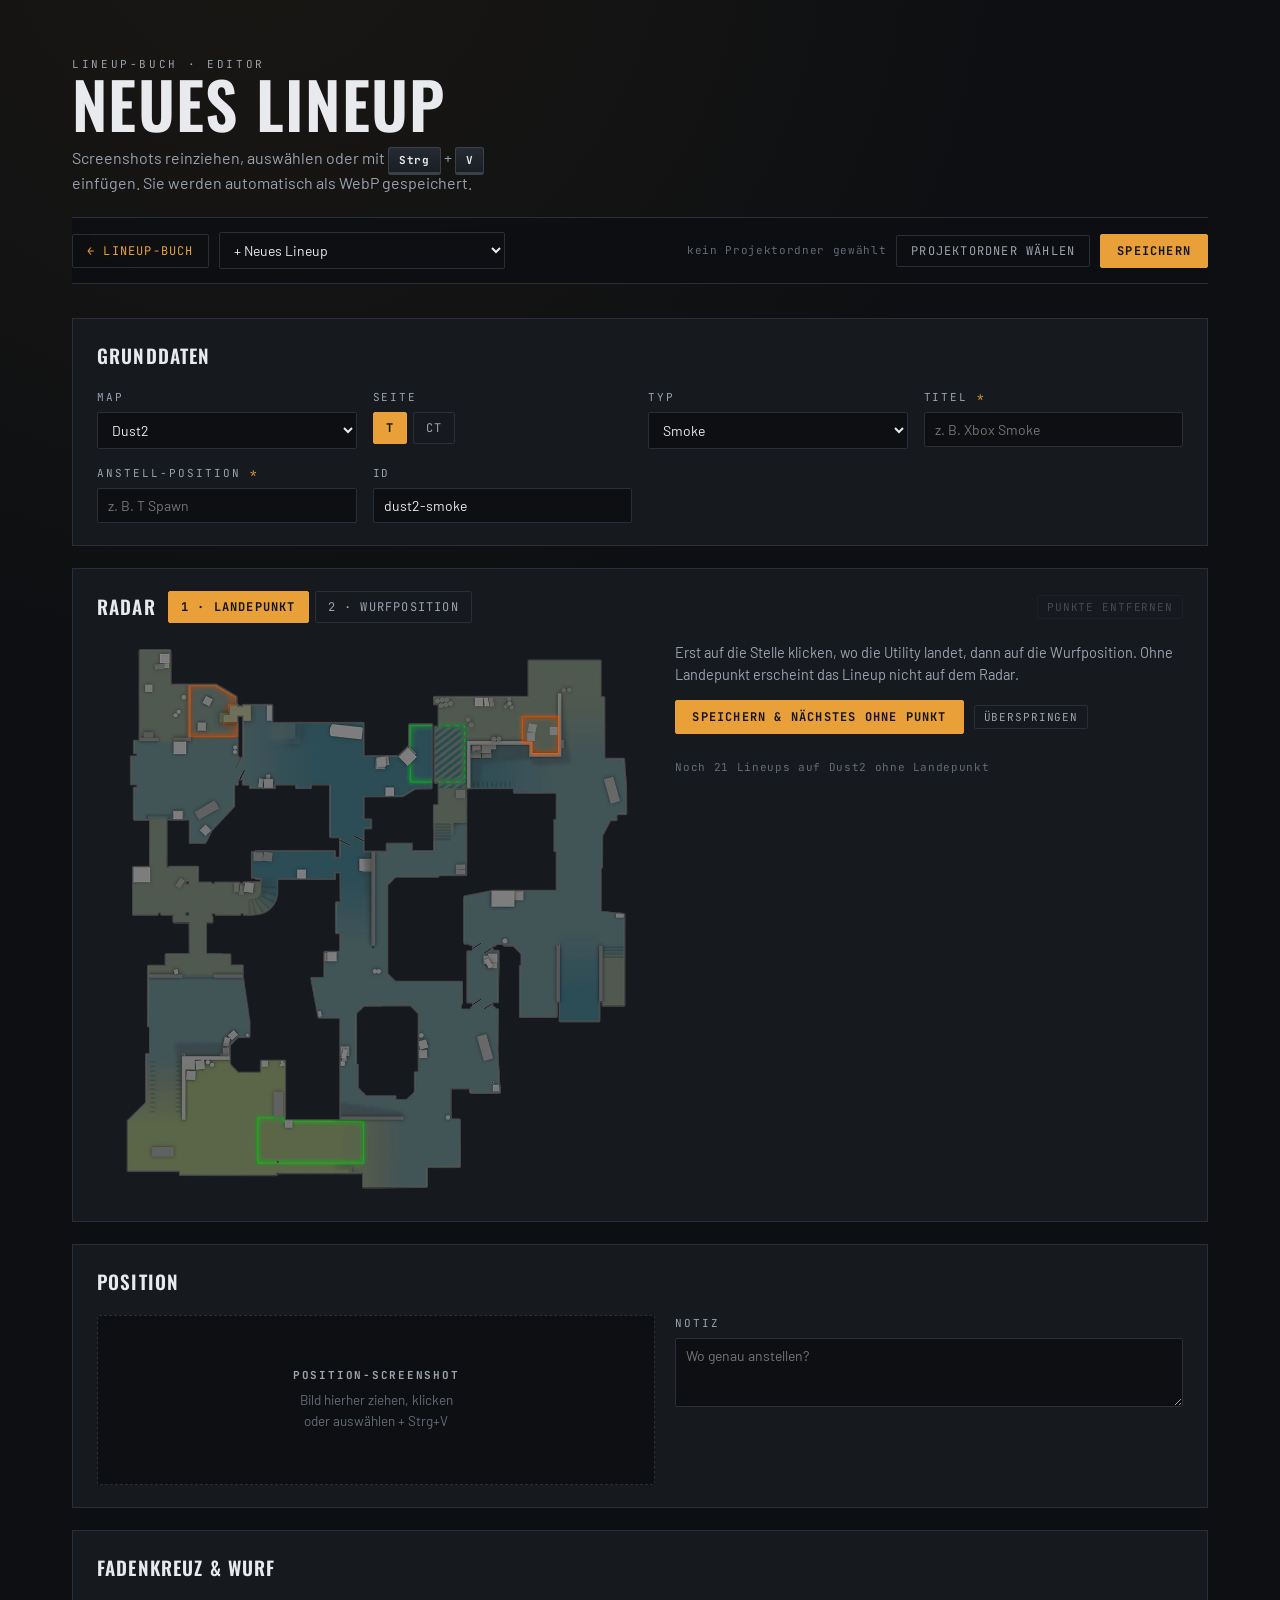
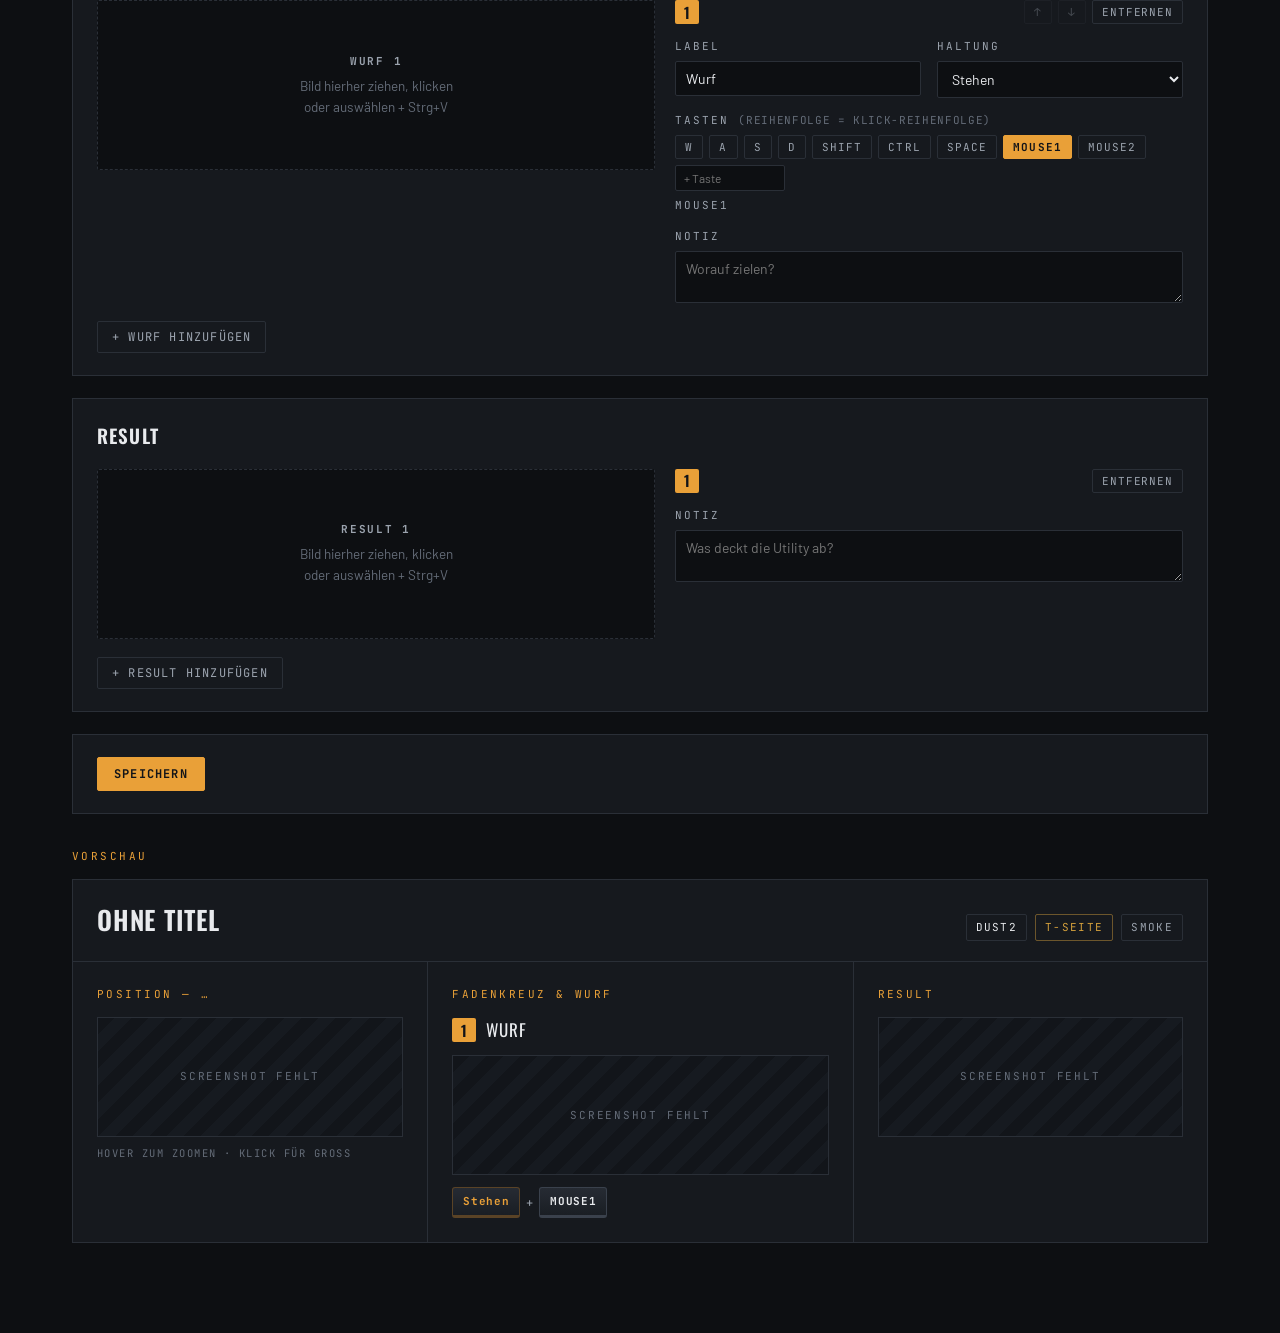
==== commit fe283a82: "Interaktive Radar-Karte: Landepunkte und Wurfpositionen - Radar-Ansicht pro Map (Liste/Radar umschal" ====
--- a/editor.html
+++ b/editor.html
@@ -14,7 +14,9 @@
 .panel{border:1px solid var(--edge);background:var(--panel);padding:22px 24px}
 .panel-head{display:flex;align-items:center;gap:12px;margin:0 0 18px}
 .panel-head h2{font-family:var(--display);font-weight:600;text-transform:uppercase;letter-spacing:.06em;font-size:19px;margin:0}
-.panel-head .chip{margin-left:auto}
+.panel-head > .chip{margin-left:auto}
+.ed-radar{cursor:crosshair;max-width:none}
+.ed-radar .pin{pointer-events:none}
 .grid{display:grid;grid-template-columns:repeat(auto-fill,minmax(210px,1fr));gap:16px}
 .field{display:flex;flex-direction:column;gap:6px;min-width:0}
 .field > span{font-family:var(--mono);font-size:11px;letter-spacing:.18em;text-transform:uppercase;color:var(--sand)}
@@ -70,9 +72,17 @@
 }
 .primary:hover{filter:brightness(1.08)}
 .primary:disabled{opacity:.5;cursor:default}
-.status{font-family:var(--mono);font-size:12px;letter-spacing:.04em;color:var(--sand);margin:0;min-height:1.4em}
-.status.ok{color:#5BC17F}
-.status.err{color:#F07178}
+/* Statusmeldung schwebt unten im Bild, damit sie von überall sichtbar ist */
+.status{
+  position:fixed;left:50%;bottom:22px;transform:translateX(-50%);z-index:60;
+  width:max-content;max-width:min(760px,calc(100% - 32px));
+  font-family:var(--mono);font-size:12.5px;letter-spacing:.03em;line-height:1.5;color:var(--chalk);margin:0;
+  background:var(--panel-2);border:1px solid var(--edge);border-left-width:4px;padding:10px 16px;border-radius:2px;
+  box-shadow:0 12px 32px rgba(0,0,0,.55);
+}
+.status:empty{display:none}
+.status.ok{border-left-color:#5BC17F}
+.status.err{border-left-color:#F07178}
 .status a{color:var(--hud)}
 .folder{font-family:var(--mono);font-size:11px;letter-spacing:.06em;color:var(--mute)}
 .folder.ok{color:#5BC17F}
@@ -141,6 +151,7 @@
 let dirHandle = null;
 let pasteTarget = null;   // zuletzt fokussierter Bild-Slot (für Strg+V)
 let fileTarget = null;    // Slot, für den der Datei-Dialog offen ist
+let radarMode = 'land';   // welcher Radar-Punkt beim nächsten Klick gesetzt wird: 'land' | 'throw'
 
 const slug = s => String(s).toLowerCase()
   .replace(/ä/g, 'ae').replace(/ö/g, 'oe').replace(/ü/g, 'ue').replace(/ß/g, 'ss')
@@ -151,6 +162,7 @@
   return {
     editing: null, idTouched: false,
     id: '', map: map || MAPS[0].name, side: 'T', type: 'Smoke', title: '', from: '',
+    landAt: null, throwAt: null,
     position: { img: null, note: '' },
     lineups:  [{ img: null, label: 'Wurf', stance: 'stand', input: ['MOUSE1'], note: '' }],
     result:   [{ img: null, note: '' }],
@@ -162,6 +174,7 @@
   return {
     editing: l.id, idTouched: true,
     id: l.id, map: l.map, side: l.side || 'T', type: l.type || 'Smoke', title: l.title || '', from: l.from || '',
+    landAt: l.landAt ? { ...l.landAt } : null, throwAt: l.throwAt ? { ...l.throwAt } : null,
     position: { img: pathSlot(l.position && l.position.img), note: (l.position && l.position.note) || '' },
     lineups:  (l.lineups || []).map(s => ({ img: pathSlot(s.img), label: s.label || '', stance: s.stance || '', input: [...(s.input || [])], note: s.note || '' })),
     result:   asResults(l).map(r => ({ img: pathSlot(r.img), note: r.note || '' })),
@@ -191,6 +204,45 @@
     <div class="drop" tabindex="0" data-slot="${key}">
       <div><b>${esc(hint)}</b>Bild hierher ziehen, klicken<br>oder auswählen + Strg+V</div>
     </div>`;
+}
+
+// Nächstes Lineup derselben Map ohne Landepunkt (nach dem aktuellen, dann von vorn)
+function nextMissing() {
+  const rows = LINEUPS.filter(l => l.map === state.map && !l.landAt && l.id !== state.editing);
+  const i = LINEUPS.findIndex(l => l.id === state.editing);
+  return rows.find(l => LINEUPS.indexOf(l) > i) || rows[0] || null;
+}
+
+function radarPanel() {
+  const src = radarOf(state.map);
+  if (!src) return '';
+  const s = state, res = imgSrc((s.result[0] || {}).img);
+  const missing = LINEUPS.filter(l => l.map === s.map && !l.landAt && l.id !== s.editing).length;
+  const modeChip = (v, t) => `<button type="button" class="chip" data-act="radarMode" data-v="${v}" aria-pressed="${radarMode === v}">${t}</button>`;
+  return `
+    <section class="panel" id="radarPanel">
+      <div class="panel-head"><h2>Radar</h2>
+        <div class="seg">${modeChip('land', '1 · Landepunkt')}${modeChip('throw', '2 · Wurfposition')}</div>
+        <button class="mini danger" type="button" data-act="radarClear" style="margin-left:auto" ${s.landAt || s.throwAt ? '' : 'disabled'}>Punkte entfernen</button>
+      </div>
+      <div class="slot">
+        <div class="radar ed-radar" data-act="radarClick">
+          <img src="${esc(src)}" alt="Radar ${esc(s.map)}" draggable="false">
+          <svg viewBox="0 0 100 100" preserveAspectRatio="none" aria-hidden="true">${throwLines([s])}</svg>
+          ${s.landAt ? `<span class="pin side-${esc(s.side)}" style="left:${pct(s.landAt.x)};top:${pct(s.landAt.y)};background:${typeColor(s.type)}">${esc(s.type.charAt(0))}</span>` : ''}
+        </div>
+        <div class="slot-side">
+          <p class="note" style="margin:0">Erst auf die Stelle klicken, wo die Utility landet, dann auf die Wurfposition.
+            Ohne Landepunkt erscheint das Lineup nicht auf dem Radar.</p>
+          ${res ? `<div><p class="col-label">Result zum Vergleich</p><div class="shot"><img src="${esc(res)}" alt=""><div class="lens"></div></div></div>` : ''}
+          ${missing ? `<div class="foot">
+              <button class="primary" type="button" data-act="saveNext">Speichern &amp; nächstes ohne Punkt</button>
+              <button class="mini" type="button" data-act="skipNext">Überspringen</button>
+            </div>
+            <p class="order">Noch ${missing} ${missing === 1 ? 'Lineup' : 'Lineups'} auf ${esc(s.map)} ohne Landepunkt</p>` : ''}
+        </div>
+      </div>
+    </section>`;
 }
 
 function renderForm() {
@@ -213,6 +265,8 @@
           <input class="in" data-k="id" value="${esc(s.id)}" ${locked ? 'disabled' : ''} spellcheck="false"></label>
       </div>
     </section>
+
+    ${radarPanel()}
 
     <section class="panel">
       <div class="panel-head"><h2>Position</h2></div>
@@ -282,6 +336,8 @@
   const results = s.result.map(r => ({ img: imgOf(r.img), note: r.note }));
   return {
     id: s.id, map: s.map, side: s.side, type: s.type, title: s.title, from: s.from,
+    ...(s.landAt ? { landAt: s.landAt } : {}),
+    ...(s.throwAt ? { throwAt: s.throwAt } : {}),
     position: { img: imgOf(s.position.img), note: s.position.note },
     lineups: s.lineups.map(w => ({ img: imgOf(w.img), label: w.label, stance: w.stance, input: w.input, note: w.note })),
     result: results.length === 1 ? results[0] : results,
@@ -316,12 +372,14 @@
   const k = e.target.dataset.k; if (!k) return;
   setPath(k, e.target.value);
   if (k === 'id') state.idTouched = true;
+  if (k === 'map') { state.landAt = state.throwAt = null; radarMode = 'land'; }
   if (!state.editing && !state.idTouched && ['title', 'type', 'map'].includes(k)) {
     state.id = suggestId();
     formEl.querySelector('[data-k="id"]').value = state.id;
   }
   touch();
-  renderPreview();
+  // Map/Typ ändern Radarbild bzw. Markerfarbe → Formular neu zeichnen
+  if (k === 'map' || k === 'type') renderForm(); else renderPreview();
 });
 
 formEl.addEventListener('keydown', e => {
@@ -349,6 +407,16 @@
     else if (act === 'remove') { const it = state[list][n]; if (it.img && it.img.url) URL.revokeObjectURL(it.img.url); state[list].splice(n, 1); }
     else if (act === 'up' || act === 'down') { const a = state[list], j = act === 'up' ? n - 1 : n + 1; [a[n], a[j]] = [a[j], a[n]]; }
     else if (act === 'clear') { setSlot(btn.dataset.slot, null); return; }
+    else if (act === 'radarClick') {
+      const r = btn.getBoundingClientRect();
+      const pt = { x: +((e.clientX - r.left) / r.width).toFixed(3), y: +((e.clientY - r.top) / r.height).toFixed(3) };
+      if (radarMode === 'land') { state.landAt = pt; if (!state.throwAt) radarMode = 'throw'; }
+      else state.throwAt = pt;
+    }
+    else if (act === 'radarMode') radarMode = v;
+    else if (act === 'radarClear') { state.landAt = state.throwAt = null; radarMode = 'land'; }
+    else if (act === 'saveNext') { saveNext(); return; }
+    else if (act === 'skipNext') { gotoNext(false); return; }
     else return;
     touch(); renderForm();
     return;
@@ -482,7 +550,7 @@
 function fmtObj(o) { return '{ ' + Object.entries(o).map(([k, v]) => `${k}: ${J(v)}`).join(', ') + ' }'; }
 
 function fmtLineup(l) {
-  const known = ['id', 'map', 'side', 'type', 'title', 'from', 'position', 'lineups', 'result'];
+  const known = ['id', 'map', 'side', 'type', 'title', 'from', 'landAt', 'throwAt', 'position', 'lineups', 'result'];
   const res = Array.isArray(l.result)
     ? `[\n${l.result.map(r => '      ' + fmtObj(r) + ',').join('\n')}\n    ]`
     : fmtObj(l.result || { img: '', note: '' });
@@ -494,6 +562,8 @@
     `    type:  ${J(l.type)},`,
     `    title: ${J(l.title)},`,
     `    from:  ${J(l.from)},`,
+    ...(l.landAt ? [`    landAt:  ${fmtObj(l.landAt)},`] : []),
+    ...(l.throwAt ? [`    throwAt: ${fmtObj(l.throwAt)},`] : []),
     `    position: ${fmtObj(l.position || { img: '', note: '' })},`,
     '    lineups: [',
     ...(l.lineups || []).map(s => '      ' + fmtObj(s) + ','),
@@ -561,7 +631,7 @@
 
 async function save() {
   const errs = validate();
-  if (errs.length) { setStatus('Nicht gespeichert: ' + errs.join(' · '), 'err'); return; }
+  if (errs.length) { setStatus('Nicht gespeichert: ' + errs.join(' · '), 'err'); return false; }
   const btns = [document.getElementById('save'), document.getElementById('save2')];
   btns.forEach(b => b.disabled = true);
   try {
@@ -600,9 +670,11 @@
     setStatus(canWrite
       ? `Gespeichert in data/${mapSlug(state.map)}.js · <a href="${link}">im Lineup-Buch ansehen</a>`
       : `Heruntergeladen. Im Dateinamen steht der Zielpfad (__ = Ordner-Trenner), z. B. ${base.replace(/\//g, '__')}__result.webp → ${base}/result.webp.`, 'ok');
+    return true;
   } catch (err) {
     if (err.name !== 'AbortError') setStatus('Fehler beim Speichern: ' + esc(err.message), 'err');
     else setStatus('Abgebrochen – kein Ordner gewählt.', 'err');
+    return false;
   } finally {
     btns.forEach(b => b.disabled = false);
   }
@@ -636,11 +708,29 @@
   }
 }
 
+/* ---------- Radar nachtragen: Lineup für Lineup ---------- */
+function scrollToRadar() {
+  const el = document.getElementById('radarPanel'); if (!el) return;
+  window.scrollTo(0, el.getBoundingClientRect().top + window.scrollY - 90);
+}
+
+function gotoNext(saved) {
+  if (!saved && dirty && !confirm('Ungespeicherte Änderungen verwerfen?')) return;
+  const n = nextMissing();
+  if (!n) { setStatus(`Alle Lineups auf ${esc(state.map)} haben einen Landepunkt.`, 'ok'); return; }
+  load(fromLineup(n));
+  scrollToRadar();
+  setStatus(`${saved ? 'Gespeichert. ' : ''}Weiter mit „${esc(n.title)}“ (${esc(n.type)} von ${esc(n.from)}).`, saved ? 'ok' : '');
+}
+
+async function saveNext() { if (await save()) gotoNext(true); }
+
 /* ---------- Start ---------- */
 function load(s) {
   state = s;
   if (!state.editing) state.id = suggestId();
   dirty = false;
+  radarMode = state.landAt && !state.throwAt ? 'throw' : 'land';
   history.replaceState(null, '', state.editing ? '#edit=' + encodeURIComponent(state.editing) : '#map=' + encodeURIComponent(state.map));
   document.getElementById('backLink').href = 'index.html#' + encodeURIComponent(state.map) + (state.editing ? '/' + encodeURIComponent(state.editing) : '');
   renderPick(); renderForm(); setStatus('');
@@ -655,15 +745,26 @@
 document.getElementById('save2').addEventListener('click', save);
 delBtn.addEventListener('click', remove);
 document.getElementById('pickDir').addEventListener('click', () =>
-  chooseDir().catch(err => { if (err.name !== 'AbortError') setStatus(esc(err.message), 'err'); }));
+  chooseDir()
+    .then(() => setStatus(`Projektordner verbunden: ${esc(dirHandle.name)} – Speichern schreibt jetzt direkt dorthin.`, 'ok'))
+    .catch(err => {
+      console.error(err);
+      setStatus(err.name === 'AbortError'
+        ? 'Kein Ordner verbunden: Auswahl oder Schreib-Erlaubnis wurde abgebrochen. Bitte erneut wählen und „Bearbeiten zulassen“ bestätigen.'
+        : esc(err.message), 'err');
+    }));
 document.addEventListener('keydown', e => { if ((e.ctrlKey || e.metaKey) && e.key === 's') { e.preventDefault(); save(); } });
 window.addEventListener('beforeunload', e => { if (dirty) { e.preventDefault(); e.returnValue = ''; } });
 attachLens(preview);
+attachLens(formEl);
 
 loadLineups(async () => {
   if (canWrite) { try { dirHandle = (await kv('readonly', s => s.get('dir'))) || null; } catch {} }
   showFolder();
   const h = new URLSearchParams(location.hash.slice(1));
+  // #fill=<Map>: direkt mit dem ersten Lineup ohne Landepunkt starten
+  const fill = LINEUPS.find(x => x.map === h.get('fill') && !x.landAt);
+  if (fill) { load(fromLineup(fill)); scrollToRadar(); return; }
   const l = LINEUPS.find(x => x.id === h.get('edit'));
   load(l ? fromLineup(l) : blank(MAPS.some(m => m.name === h.get('map')) ? h.get('map') : undefined));
 });
--- a/css/style.css
+++ b/css/style.css
@@ -59,6 +59,7 @@
 }
 .back:hover{border-color:var(--hud)}
 a.back{text-decoration:none;display:inline-block}
+[hidden]{display:none!important}
 .bar-end{margin-left:auto}
 .bar-title{font-family:var(--display);font-weight:600;text-transform:uppercase;letter-spacing:.04em;font-size:20px;margin:0}
 .chip{
@@ -164,3 +165,41 @@
   .lu-arrow{display:none}
 }
 @media (prefers-reduced-motion:reduce){*{transition:none!important}}
+
+/* ---------- Radar ---------- */
+.seg{display:flex;gap:6px;flex-wrap:wrap}
+.filters{display:flex;gap:10px 22px;flex-wrap:wrap;align-items:center;margin:-16px 0 24px}
+.filters .chip{padding:5px 11px;font-size:11px}
+.radar{position:relative;width:100%;max-width:820px;margin:0 auto;aspect-ratio:1/1;user-select:none}
+.radar > img{display:block;width:100%;height:100%;object-fit:contain}
+.radar svg{position:absolute;inset:0;width:100%;height:100%;pointer-events:none;overflow:visible}
+.radar line{stroke:var(--chalk);stroke-width:2;stroke-dasharray:6 5;vector-effect:non-scaling-stroke}
+.radar circle.from{fill:var(--void);stroke:var(--chalk);stroke-width:2;vector-effect:non-scaling-stroke}
+.pin{
+  position:absolute;transform:translate(-50%,-50%);width:26px;height:26px;border-radius:50%;padding:0;
+  display:grid;place-items:center;font-family:var(--mono);font-size:11px;font-weight:700;color:#121418;
+  border:2px solid var(--void);box-shadow:0 0 0 2px var(--ring,transparent),0 4px 12px rgba(0,0,0,.6);
+  cursor:pointer;transition:transform .12s;z-index:1;
+}
+.pin:hover,.pin:focus-visible,.pin.open{transform:translate(-50%,-50%) scale(1.2);z-index:3;outline:none}
+.pin.side-T{--ring:var(--t)}
+.pin.side-CT{--ring:var(--ct)}
+.pin.side-mix{--ring:var(--chalk)}
+.pin.throw{width:14px;height:14px;background:var(--void);border:2px solid var(--chalk);box-shadow:none;cursor:default}
+.pop{
+  position:absolute;z-index:5;width:290px;max-width:calc(100vw - 32px);padding:6px;
+  background:var(--panel-2);border:1px solid var(--edge);box-shadow:0 14px 34px rgba(0,0,0,.6);
+  transform:translate(-50%,22px);
+}
+.pop.left{transform:translate(calc(-100% + 30px),22px)}
+.pop.right{transform:translate(-30px,22px)}
+.pop.up{translate:0 calc(-100% - 44px)}
+.pop-item{display:flex;gap:10px;align-items:center;width:100%;text-align:left;background:transparent;border:0;color:inherit;padding:6px;cursor:pointer;border-radius:2px}
+.pop-item:hover,.pop-item:focus-visible{background:var(--panel);outline:none}
+.pop-item img{width:64px;height:40px;object-fit:cover;flex:none;background:#0A0C0F}
+.pop-item b{display:block;font-family:var(--display);font-weight:600;text-transform:uppercase;letter-spacing:.02em;font-size:15px;line-height:1.2}
+.pop-item small{color:var(--sand);font-size:12px}
+.legend{display:flex;gap:16px;justify-content:center;flex-wrap:wrap;margin-top:14px;font-family:var(--mono);font-size:11px;letter-spacing:.1em;text-transform:uppercase;color:var(--sand)}
+.legend i{display:inline-block;width:10px;height:10px;border-radius:50%;margin-right:6px;vertical-align:-1px}
+.radar-note{text-align:center;color:var(--sand);font-size:13.5px;margin:12px 0 0}
+.radar-note a{color:var(--hud)}
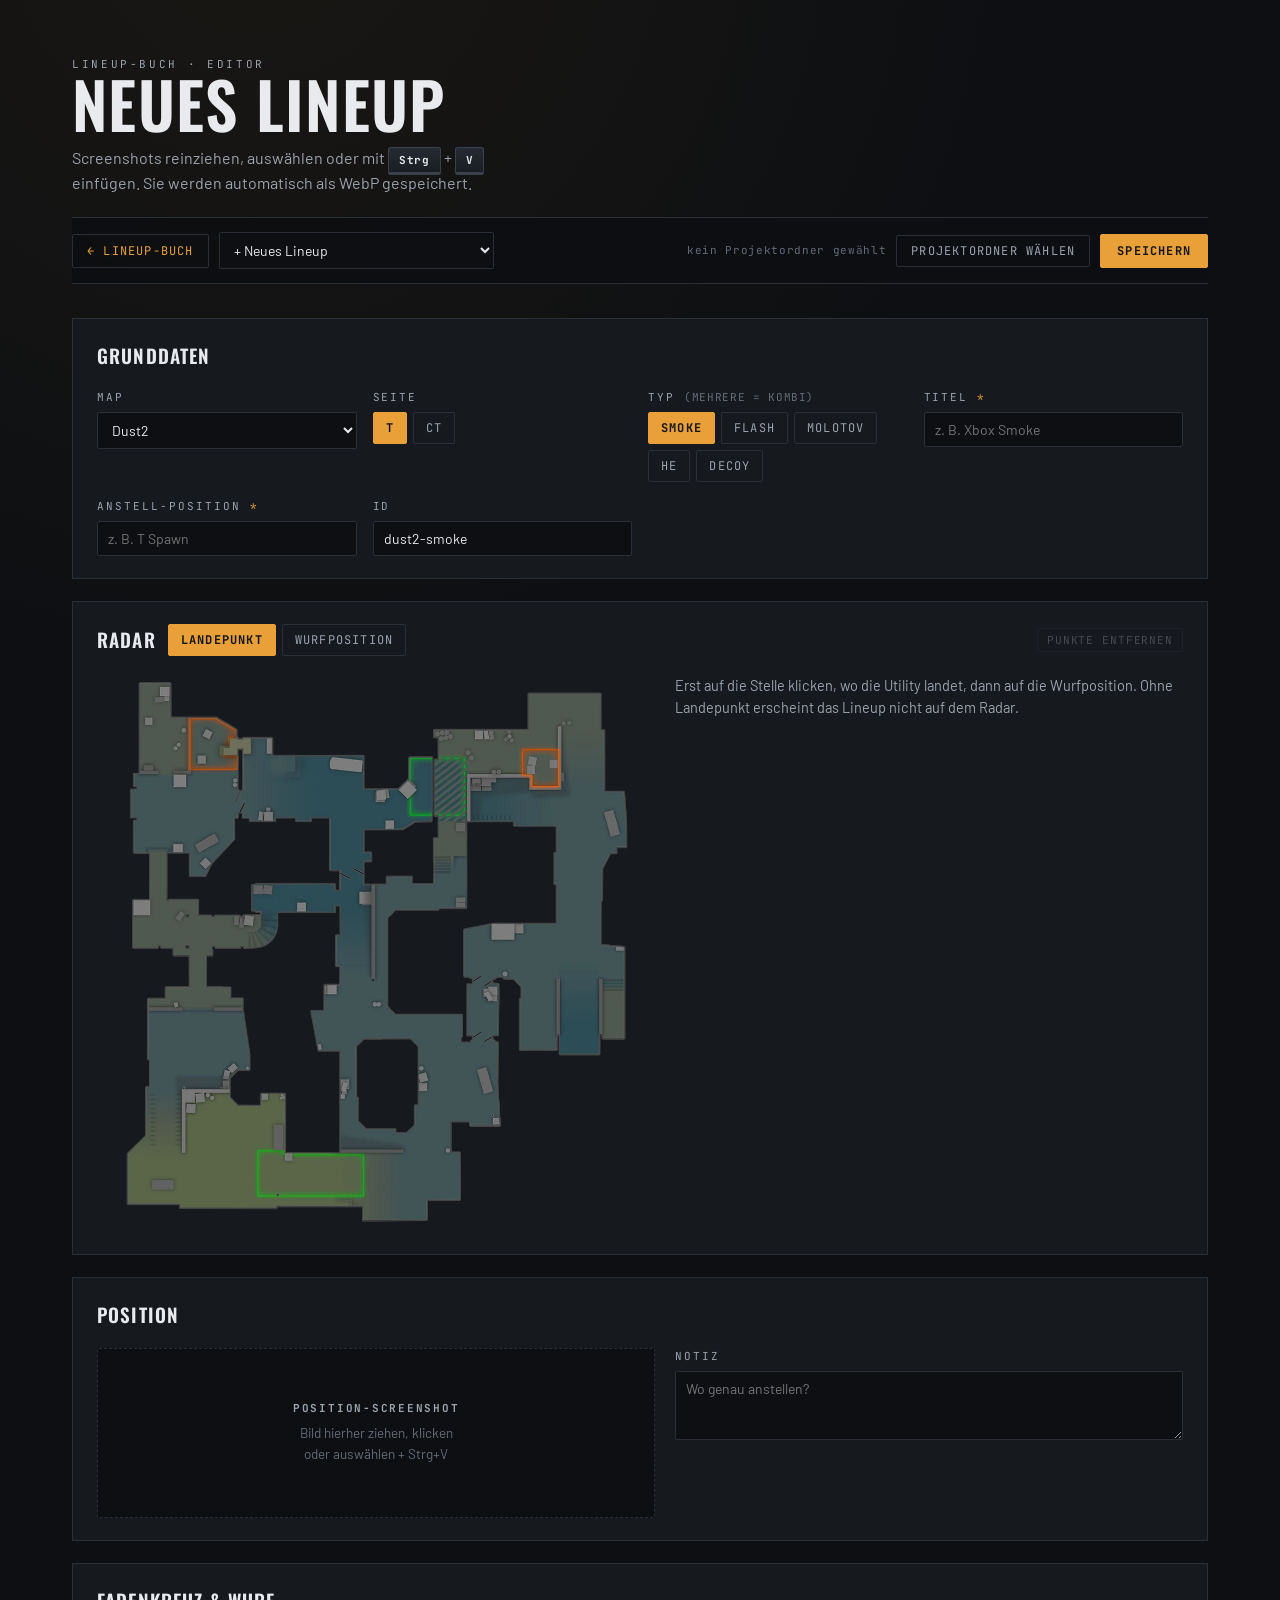
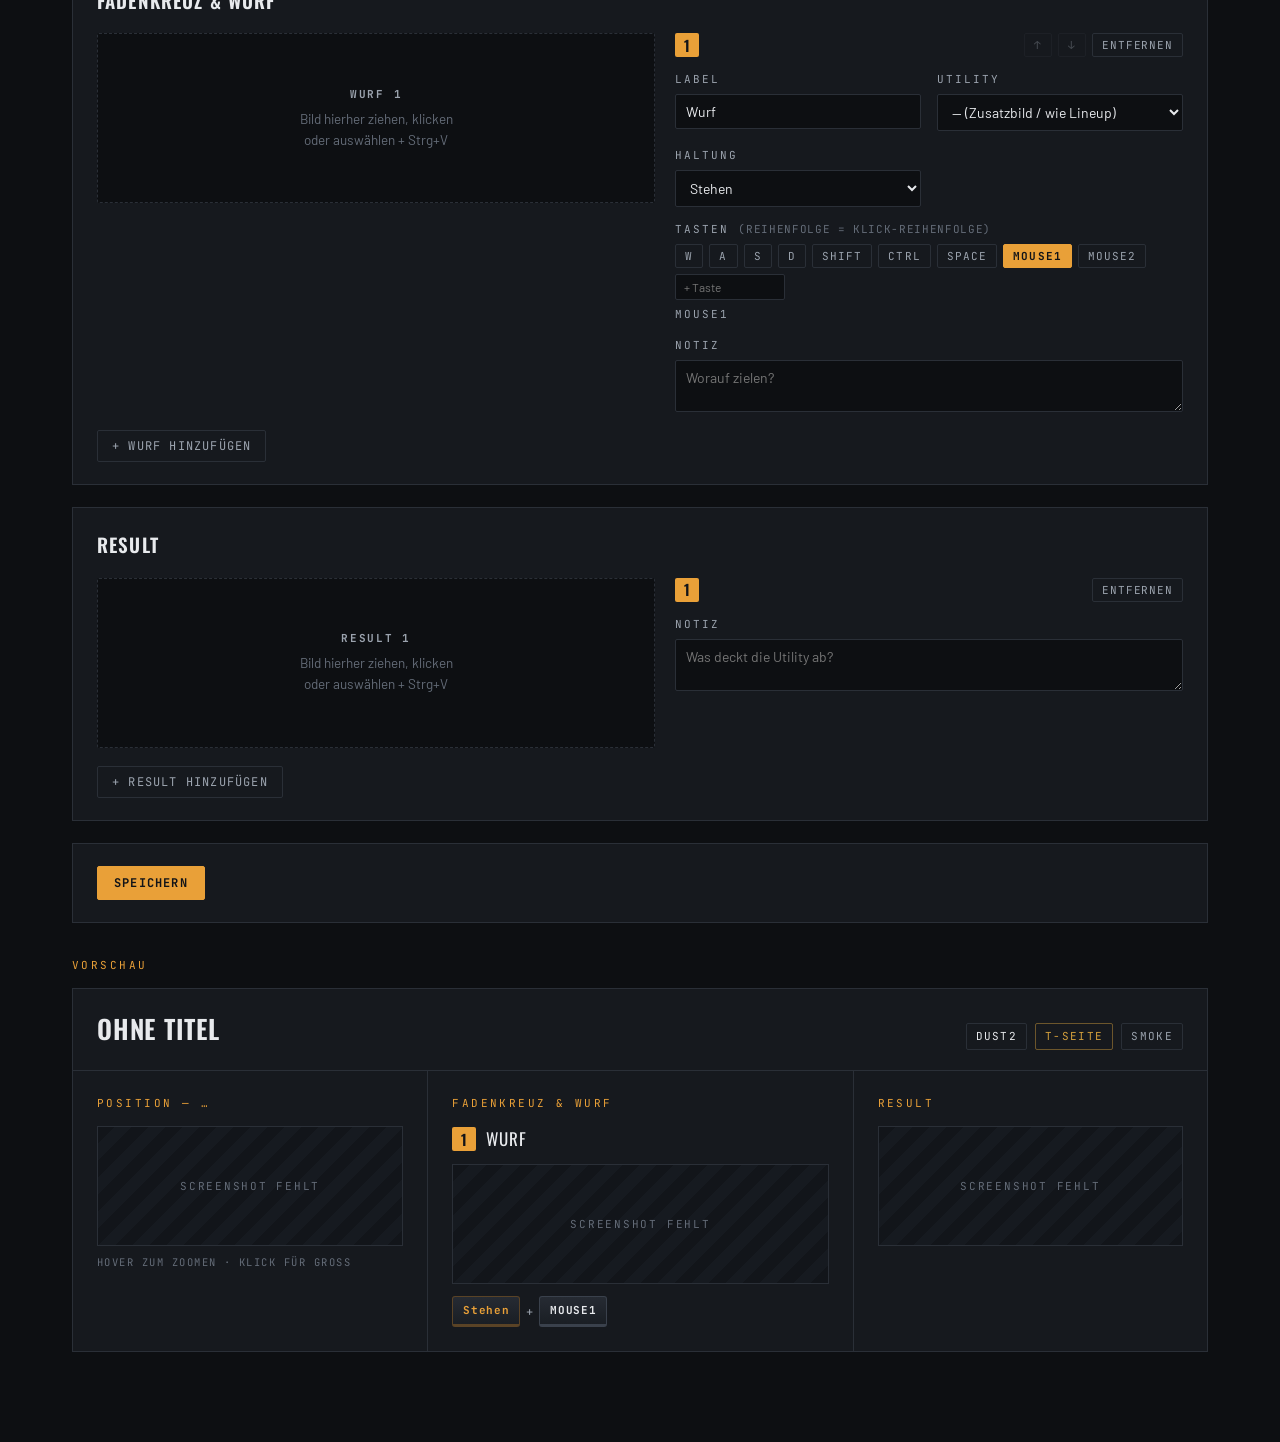
==== commit 25006122: "Mehrere Würfe pro Lineup, Radar als Standard, Radare für alle Maps - Würfe können eine eigene Utilit" ====
--- a/editor.html
+++ b/editor.html
@@ -149,9 +149,11 @@
 let state = null;
 let dirty = false;
 let dirHandle = null;
+let pendingDir = null;    // gewählter Ordner, für den der Schreibzugriff noch fehlt
 let pasteTarget = null;   // zuletzt fokussierter Bild-Slot (für Strg+V)
 let fileTarget = null;    // Slot, für den der Datei-Dialog offen ist
 let radarMode = 'land';   // welcher Radar-Punkt beim nächsten Klick gesetzt wird: 'land' | 'throw'
+let radarTarget = -1;     // Landepunkt für das ganze Lineup (-1) oder für Wurf Nr. i
 
 const slug = s => String(s).toLowerCase()
   .replace(/ä/g, 'ae').replace(/ö/g, 'oe').replace(/ü/g, 'ue').replace(/ß/g, 'ss')
@@ -164,7 +166,7 @@
     id: '', map: map || MAPS[0].name, side: 'T', type: 'Smoke', title: '', from: '',
     landAt: null, throwAt: null,
     position: { img: null, note: '' },
-    lineups:  [{ img: null, label: 'Wurf', stance: 'stand', input: ['MOUSE1'], note: '' }],
+    lineups:  [{ img: null, label: 'Wurf', type: '', stance: 'stand', input: ['MOUSE1'], note: '', landAt: null }],
     result:   [{ img: null, note: '' }],
   };
 }
@@ -176,14 +178,17 @@
     id: l.id, map: l.map, side: l.side || 'T', type: l.type || 'Smoke', title: l.title || '', from: l.from || '',
     landAt: l.landAt ? { ...l.landAt } : null, throwAt: l.throwAt ? { ...l.throwAt } : null,
     position: { img: pathSlot(l.position && l.position.img), note: (l.position && l.position.note) || '' },
-    lineups:  (l.lineups || []).map(s => ({ img: pathSlot(s.img), label: s.label || '', stance: s.stance || '', input: [...(s.input || [])], note: s.note || '' })),
+    lineups:  (l.lineups || []).map(s => ({
+      img: pathSlot(s.img), label: s.label || '', type: s.type || '', stance: s.stance || '',
+      input: [...(s.input || [])], note: s.note || '', landAt: s.landAt ? { ...s.landAt } : null,
+    })),
     result:   asResults(l).map(r => ({ img: pathSlot(r.img), note: r.note || '' })),
   };
 }
 
 // Vorschlag für neue IDs: <map>-<titel>-<typ>, bei Kollision mit Zähler
 function suggestId() {
-  const base = [mapSlug(state.map), slug(state.title), slug(state.type)].filter(Boolean).join('-');
+  const base = [mapSlug(state.map), slug(state.title), slug(typesOf(state)[0] || '')].filter(Boolean).join('-');
   let id = base, n = 2;
   while (LINEUPS.some(l => l.id === id)) id = base + '-' + n++;
   return id;
@@ -208,7 +213,7 @@
 
 // Nächstes Lineup derselben Map ohne Landepunkt (nach dem aktuellen, dann von vorn)
 function nextMissing() {
-  const rows = LINEUPS.filter(l => l.map === state.map && !l.landAt && l.id !== state.editing);
+  const rows = LINEUPS.filter(l => l.map === state.map && !radarPoints(l).length && l.id !== state.editing);
   const i = LINEUPS.findIndex(l => l.id === state.editing);
   return rows.find(l => LINEUPS.indexOf(l) > i) || rows[0] || null;
 }
@@ -217,23 +222,31 @@
   const src = radarOf(state.map);
   if (!src) return '';
   const s = state, res = imgSrc((s.result[0] || {}).img);
-  const missing = LINEUPS.filter(l => l.map === s.map && !l.landAt && l.id !== s.editing).length;
-  const modeChip = (v, t) => `<button type="button" class="chip" data-act="radarMode" data-v="${v}" aria-pressed="${radarMode === v}">${t}</button>`;
+  const missing = LINEUPS.filter(l => l.map === s.map && !radarPoints(l).length && l.id !== s.editing).length;
+  const chip = (act, v, t, on) => `<button type="button" class="chip" data-act="${act}" data-v="${v}" aria-pressed="${on}">${esc(t)}</button>`;
+  // Mehrere Würfe: Landepunkt fürs ganze Lineup oder je Wurf
+  const targets = s.lineups.length > 1
+    ? [chip('radarTarget', -1, 'Ganzes Lineup', radarMode === 'land' && radarTarget < 0),
+       ...s.lineups.map((w, i) => chip('radarTarget', i, `${i + 1} · ${w.label || 'Wurf'}`, radarMode === 'land' && radarTarget === i))].join('')
+    : chip('radarTarget', -1, 'Landepunkt', radarMode === 'land');
+  const pts = radarPoints(toLineup(imgSrc));
+  const hasPoints = s.throwAt || pts.length;
   return `
     <section class="panel" id="radarPanel">
       <div class="panel-head"><h2>Radar</h2>
-        <div class="seg">${modeChip('land', '1 · Landepunkt')}${modeChip('throw', '2 · Wurfposition')}</div>
-        <button class="mini danger" type="button" data-act="radarClear" style="margin-left:auto" ${s.landAt || s.throwAt ? '' : 'disabled'}>Punkte entfernen</button>
+        <div class="seg">${targets}${chip('radarMode', 'throw', 'Wurfposition', radarMode === 'throw')}</div>
+        <button class="mini danger" type="button" data-act="radarClear" style="margin-left:auto" ${hasPoints ? '' : 'disabled'}>Punkte entfernen</button>
       </div>
       <div class="slot">
         <div class="radar ed-radar" data-act="radarClick">
           <img src="${esc(src)}" alt="Radar ${esc(s.map)}" draggable="false">
-          <svg viewBox="0 0 100 100" preserveAspectRatio="none" aria-hidden="true">${throwLines([s])}</svg>
-          ${s.landAt ? `<span class="pin side-${esc(s.side)}" style="left:${pct(s.landAt.x)};top:${pct(s.landAt.y)};background:${typeColor(s.type)}">${esc(s.type.charAt(0))}</span>` : ''}
+          <svg viewBox="0 0 100 100" preserveAspectRatio="none" aria-hidden="true">${throwLines(pts.length ? pts : [s])}</svg>
+          ${pts.map(p => `<span class="pin side-${esc(s.side)}" style="left:${pct(p.landAt.x)};top:${pct(p.landAt.y)};background:${p.types.length === 1 ? typeColor(p.types[0]) : 'var(--hud)'}">${p.step >= 0 ? p.step + 1 : esc(typeLetters(p.types))}</span>`).join('')}
         </div>
         <div class="slot-side">
           <p class="note" style="margin:0">Erst auf die Stelle klicken, wo die Utility landet, dann auf die Wurfposition.
-            Ohne Landepunkt erscheint das Lineup nicht auf dem Radar.</p>
+            Ohne Landepunkt erscheint das Lineup nicht auf dem Radar.
+            ${s.lineups.length > 1 ? 'Bei mehreren Würfen (z. B. 3 Smokes) je Wurf oben auswählen und seinen Landepunkt setzen.' : ''}</p>
           ${res ? `<div><p class="col-label">Result zum Vergleich</p><div class="shot"><img src="${esc(res)}" alt=""><div class="lens"></div></div></div>` : ''}
           ${missing ? `<div class="foot">
               <button class="primary" type="button" data-act="saveNext">Speichern &amp; nächstes ohne Punkt</button>
@@ -255,8 +268,8 @@
           <select class="in" data-k="map" ${locked ? 'disabled' : ''}>${MAPS.map(m => opt(m.name, m.name, s.map)).join('')}</select></label>
         <div class="field"><span>Seite</span>
           <div class="seg">${['T', 'CT'].map(v => `<button type="button" class="chip" data-act="side" data-v="${v}" aria-pressed="${s.side === v}">${v}</button>`).join('')}</div></div>
-        <label class="field"><span>Typ</span>
-          <select class="in" data-k="type">${TYPES.map(t => opt(t, t, s.type)).join('')}${TYPES.includes(s.type) ? '' : opt(s.type, s.type, s.type)}</select></label>
+        <div class="field"><span>Typ <span class="order">(mehrere = Kombi)</span></span>
+          <div class="seg">${[...new Set([...TYPES, ...typesOf(s)])].map(t => `<button type="button" class="chip" data-act="type" data-v="${esc(t)}" aria-pressed="${typesOf(s).includes(t)}">${esc(t)}</button>`).join('')}</div></div>
         <label class="field"><span>Titel <span class="req">*</span></span>
           <input class="in" data-k="title" value="${esc(s.title)}" placeholder="z. B. Xbox Smoke"></label>
         <label class="field"><span>Anstell-Position <span class="req">*</span></span>
@@ -294,6 +307,8 @@
             <div class="grid">
               <label class="field"><span>Label</span>
                 <input class="in" data-k="lineups.${i}.label" value="${esc(w.label)}" placeholder="Wurf"></label>
+              <label class="field"><span>Utility</span>
+                <select class="in" data-k="lineups.${i}.type">${opt('', '— (Zusatzbild / wie Lineup)', w.type)}${[...new Set([...TYPES, ...(w.type ? [w.type] : [])])].map(t => opt(t, t, w.type)).join('')}</select></label>
               <label class="field"><span>Haltung</span>
                 <select class="in" data-k="lineups.${i}.stance">${opt('', '—', w.stance)}${Object.entries(STANCES).map(([v, t]) => opt(v, t, w.stance)).join('')}${w.stance && !STANCES[w.stance] ? opt(w.stance, w.stance, w.stance) : ''}</select></label>
             </div>
@@ -339,7 +354,10 @@
     ...(s.landAt ? { landAt: s.landAt } : {}),
     ...(s.throwAt ? { throwAt: s.throwAt } : {}),
     position: { img: imgOf(s.position.img), note: s.position.note },
-    lineups: s.lineups.map(w => ({ img: imgOf(w.img), label: w.label, stance: w.stance, input: w.input, note: w.note })),
+    lineups: s.lineups.map(w => ({
+      img: imgOf(w.img), label: w.label, ...(w.type ? { type: w.type } : {}), stance: w.stance, input: w.input, note: w.note,
+      ...(w.landAt ? { landAt: w.landAt } : {}),
+    })),
     result: results.length === 1 ? results[0] : results,
   };
 }
@@ -355,7 +373,7 @@
   pickEl.innerHTML = opt('', '+ Neues Lineup', state.editing || '') + MAPS
     .filter(m => LINEUPS.some(l => l.map === m.name))
     .map(m => `<optgroup label="${esc(m.name)}">${LINEUPS.filter(l => l.map === m.name)
-      .map(l => opt(l.id, `${l.title} · ${l.type} · ${l.side}`, state.editing)).join('')}</optgroup>`).join('');
+      .map(l => opt(l.id, `${l.title} · ${typeLabel(l)} · ${l.side}`, state.editing)).join('')}</optgroup>`).join('');
 }
 
 /* ---------- Eingaben ---------- */
@@ -372,14 +390,14 @@
   const k = e.target.dataset.k; if (!k) return;
   setPath(k, e.target.value);
   if (k === 'id') state.idTouched = true;
-  if (k === 'map') { state.landAt = state.throwAt = null; radarMode = 'land'; }
+  if (k === 'map') { state.landAt = state.throwAt = null; state.lineups.forEach(w => w.landAt = null); radarMode = 'land'; radarTarget = -1; }
   if (!state.editing && !state.idTouched && ['title', 'type', 'map'].includes(k)) {
     state.id = suggestId();
     formEl.querySelector('[data-k="id"]').value = state.id;
   }
   touch();
   // Map/Typ ändern Radarbild bzw. Markerfarbe → Formular neu zeichnen
-  if (k === 'map' || k === 'type') renderForm(); else renderPreview();
+  if (k === 'map' || k === 'type' || k.endsWith('.type')) renderForm(); else renderPreview();
 });
 
 formEl.addEventListener('keydown', e => {
@@ -401,20 +419,45 @@
     const { act, i, list, v } = btn.dataset;
     const n = +i;
     if (act === 'side') state.side = v;
+    else if (act === 'type') {
+      // Mehrfachauswahl; mindestens ein Typ bleibt. Ein Typ wird als String gespeichert, mehrere als Liste.
+      const cur = typesOf(state);
+      const next = (cur.includes(v) ? cur.filter(t => t !== v) : [...cur, v])
+        .sort((a, b) => TYPES.indexOf(a) - TYPES.indexOf(b));
+      if (!next.length) return;
+      state.type = next.length === 1 ? next[0] : next;
+      if (!state.editing && !state.idTouched) state.id = suggestId();
+    }
     else if (act === 'key') { const w = state.lineups[n]; w.input = w.input.includes(v) ? w.input.filter(k => k !== v) : [...w.input, v]; }
-    else if (act === 'addLineup') state.lineups.push({ img: null, label: 'Wurf ' + (state.lineups.length + 1), stance: 'stand', input: ['MOUSE1'], note: '' });
+    else if (act === 'addLineup') state.lineups.push({ img: null, label: 'Wurf ' + (state.lineups.length + 1), type: '', stance: 'stand', input: ['MOUSE1'], note: '', landAt: null });
     else if (act === 'addResult') state.result.push({ img: null, note: '' });
-    else if (act === 'remove') { const it = state[list][n]; if (it.img && it.img.url) URL.revokeObjectURL(it.img.url); state[list].splice(n, 1); }
+    else if (act === 'remove') {
+      const it = state[list][n]; if (it.img && it.img.url) URL.revokeObjectURL(it.img.url); state[list].splice(n, 1);
+      if (radarTarget >= state.lineups.length) radarTarget = -1;
+    }
     else if (act === 'up' || act === 'down') { const a = state[list], j = act === 'up' ? n - 1 : n + 1; [a[n], a[j]] = [a[j], a[n]]; }
     else if (act === 'clear') { setSlot(btn.dataset.slot, null); return; }
     else if (act === 'radarClick') {
       const r = btn.getBoundingClientRect();
       const pt = { x: +((e.clientX - r.left) / r.width).toFixed(3), y: +((e.clientY - r.top) / r.height).toFixed(3) };
-      if (radarMode === 'land') { state.landAt = pt; if (!state.throwAt) radarMode = 'throw'; }
-      else state.throwAt = pt;
+      if (radarMode === 'throw') state.throwAt = pt;
+      else if (radarTarget < 0) {
+        // ein Landepunkt fürs ganze Lineup ersetzt die Punkte einzelner Würfe
+        state.landAt = pt; state.lineups.forEach(w => w.landAt = null);
+        if (!state.throwAt) radarMode = 'throw';
+      } else {
+        // Punkte je Wurf ersetzen den Landepunkt des Lineups; danach zum nächsten Wurf ohne Punkt
+        state.lineups[radarTarget].landAt = pt; state.landAt = null;
+        const next = state.lineups.findIndex((w, j) => j > radarTarget && !w.landAt);
+        if (next >= 0) radarTarget = next; else if (!state.throwAt) radarMode = 'throw';
+      }
     }
+    else if (act === 'radarTarget') { radarMode = 'land'; radarTarget = +v; }
     else if (act === 'radarMode') radarMode = v;
-    else if (act === 'radarClear') { state.landAt = state.throwAt = null; radarMode = 'land'; }
+    else if (act === 'radarClear') {
+      state.landAt = state.throwAt = null; state.lineups.forEach(w => w.landAt = null);
+      radarMode = 'land'; radarTarget = -1;
+    }
     else if (act === 'saveNext') { saveNext(); return; }
     else if (act === 'skipNext') { gotoNext(false); return; }
     else return;
@@ -492,8 +535,19 @@
   if (key) takeImage(key, item.getAsFile());
 });
 
-/* ---------- Projektordner (File System Access API) ---------- */
+/* ---------- Speichern: lokaler Server (tools/serve.py) oder Projektordner (File System Access API) ---------- */
 const canWrite = 'showDirectoryPicker' in window;
+// Eingebettete Browser (z. B. das Browser-Fenster der Claude-App) zeigen den Ordner-Dialog, verweigern aber das Schreiben.
+const inAppBrowser = / Claude\/| Electron\//.test(navigator.userAgent);
+
+// Läuft tools/serve.py, speichert der Editor darüber – ganz ohne Ordnerauswahl und Browser-Erlaubnis.
+let serverMode = false;
+async function detectServer() {
+  try {
+    const r = await fetch('api/ping', { cache: 'no-store' });
+    serverMode = r.ok && (await r.json()).ok === true;
+  } catch { serverMode = false; }
+}
 
 // Den gewählten Ordner im Browser merken, damit er nicht jedes Mal neu gewählt werden muss.
 function kv(mode, fn) {
@@ -510,21 +564,50 @@
 }
 
 function showFolder() {
+  if (serverMode) {
+    folderEl.textContent = 'Speichert über lokalen Server';
+    folderEl.classList.add('ok');
+    document.getElementById('pickDir').hidden = true;
+    return;
+  }
   if (!canWrite) { folderEl.textContent = 'Speichern als Download (Browser ohne Ordnerzugriff)'; document.getElementById('pickDir').hidden = true; return; }
-  folderEl.textContent = dirHandle ? 'Ordner: ' + dirHandle.name : 'kein Projektordner gewählt';
+  folderEl.textContent = dirHandle ? 'Ordner: ' + dirHandle.name
+    : pendingDir ? `Ordner: ${pendingDir.name} (noch ohne Schreibzugriff)`
+    : inAppBrowser ? 'Zum Speichern in Chrome oder Edge öffnen' : 'kein Projektordner gewählt';
+  document.getElementById('pickDir').textContent = pendingDir ? 'Schreibzugriff erlauben' : 'Projektordner wählen';
   folderEl.classList.toggle('ok', !!dirHandle);
 }
 
+// Erst nur den Ordner wählen, dann getrennt um Schreibzugriff bitten: so ist klar, welcher Schritt scheitert.
 async function chooseDir() {
-  const h = await window.showDirectoryPicker({ id: 'cslineups', mode: 'readwrite' });
-  try { await (await h.getDirectoryHandle('data')).getFileHandle('maps.js'); }
-  catch { throw new Error(`„${h.name}“ ist nicht der Projektordner (data/maps.js fehlt).`); }
+  const h = pendingDir || await window.showDirectoryPicker({ id: 'cslineups' });
+  if (!pendingDir) {
+    try { await (await h.getDirectoryHandle('data')).getFileHandle('maps.js'); }
+    catch { throw new Error(`„${h.name}“ ist nicht der Projektordner (data/maps.js fehlt).`); }
+    pendingDir = h;
+  }
+  let perm = await h.queryPermission({ mode: 'readwrite' });
+  if (perm !== 'granted') {
+    try { perm = await h.requestPermission({ mode: 'readwrite' }); }
+    catch (err) {
+      if (err.name !== 'SecurityError') throw err;
+      // Manche Browser wollen für die Erlaubnis einen eigenen Klick
+      showFolder();
+      throw Object.assign(new Error('Ordner gewählt – jetzt noch auf „Schreibzugriff erlauben“ klicken.'), { name: 'NeedsClick' });
+    }
+  }
+  if (perm !== 'granted') {
+    pendingDir = null; showFolder();
+    throw Object.assign(new Error('Schreibzugriff verweigert. Falls keine Abfrage kam: Schloss-Symbol links in der Adresszeile → Website-Einstellungen → „Dateien bearbeiten“ auf „Zulassen“ stellen, Seite neu laden und erneut wählen.'), { name: 'Denied' });
+  }
+  pendingDir = null;
   dirHandle = h;
-  try { await kv('readwrite', s => s.put(h, 'dir')); } catch {}
   showFolder();
+  kv('readwrite', s => s.put(h, 'dir')).catch(() => {});   // merken, ohne darauf zu warten
 }
 
 async function ensureDir() {
+  if (serverMode) return null;
   if (dirHandle && await dirHandle.queryPermission({ mode: 'readwrite' }) !== 'granted'
       && await dirHandle.requestPermission({ mode: 'readwrite' }) !== 'granted') dirHandle = null;
   if (!dirHandle) await chooseDir();
@@ -538,16 +621,26 @@
   return d.getFileHandle(parts[parts.length - 1], { create });
 }
 async function writeFile(path, data) {
+  if (serverMode) {
+    const r = await fetch('api/write?path=' + encodeURIComponent(path), { method: 'POST', headers: { 'X-Lineup-Editor': '1' }, body: data });
+    if (!r.ok) throw new Error((await r.json().catch(() => ({}))).error || `Server antwortet mit ${r.status}`);
+    return;
+  }
   const w = await (await fileAt(path, true)).createWritable();
   await w.write(data); await w.close();
 }
 async function readText(path) {
+  if (serverMode) {
+    try { const r = await fetch(path, { cache: 'no-store' }); return r.ok ? await r.text() : null; } catch { return null; }
+  }
   try { return await (await (await fileAt(path, false)).getFile()).text(); } catch { return null; }
 }
 
 /* ---------- data/<map>.js erzeugen ---------- */
 const J = v => JSON.stringify(v);
-function fmtObj(o) { return '{ ' + Object.entries(o).map(([k, v]) => `${k}: ${J(v)}`).join(', ') + ' }'; }
+function fmtObj(o) {
+  return '{ ' + Object.entries(o).map(([k, v]) => `${k}: ${v && typeof v === 'object' && !Array.isArray(v) ? fmtObj(v) : J(v)}`).join(', ') + ' }';
+}
 
 function fmtLineup(l) {
   const known = ['id', 'map', 'side', 'type', 'title', 'from', 'landAt', 'throwAt', 'position', 'lineups', 'result'];
@@ -648,7 +741,7 @@
     if (idx >= 0) LINEUPS[idx] = entry; else LINEUPS.push(entry);
     const text = await mapFileText(state.map).catch(err => { LINEUPS.splice(0, LINEUPS.length, ...before); throw err; });
 
-    if (canWrite) {
+    if (serverMode || canWrite) {
       try {
         for (const w of writes) await writeFile(w.path, w.img.blob);
         if (thumb) await writeFile(`${base}/thumb.webp`, thumb);
@@ -667,7 +760,7 @@
     history.replaceState(null, '', '#edit=' + encodeURIComponent(state.id));
     renderPick(); renderForm();
     const link = `index.html#${encodeURIComponent(state.map)}/${encodeURIComponent(state.id)}`;
-    setStatus(canWrite
+    setStatus(serverMode || canWrite
       ? `Gespeichert in data/${mapSlug(state.map)}.js · <a href="${link}">im Lineup-Buch ansehen</a>`
       : `Heruntergeladen. Im Dateinamen steht der Zielpfad (__ = Ordner-Trenner), z. B. ${base.replace(/\//g, '__')}__result.webp → ${base}/result.webp.`, 'ok');
     return true;
@@ -698,7 +791,7 @@
     LINEUPS.splice(LINEUPS.indexOf(l), 1);
     try {
       const text = await mapFileText(l.map);
-      if (canWrite) await writeFile(`data/${mapSlug(l.map)}.js`, text);
+      if (serverMode || canWrite) await writeFile(`data/${mapSlug(l.map)}.js`, text);
       else download(new Blob([text], { type: 'text/javascript' }), `data/${mapSlug(l.map)}.js`);
     } catch (err) { LINEUPS.splice(0, LINEUPS.length, ...before); throw err; }
     load(blank(l.map));
@@ -720,7 +813,7 @@
   if (!n) { setStatus(`Alle Lineups auf ${esc(state.map)} haben einen Landepunkt.`, 'ok'); return; }
   load(fromLineup(n));
   scrollToRadar();
-  setStatus(`${saved ? 'Gespeichert. ' : ''}Weiter mit „${esc(n.title)}“ (${esc(n.type)} von ${esc(n.from)}).`, saved ? 'ok' : '');
+  setStatus(`${saved ? 'Gespeichert. ' : ''}Weiter mit „${esc(n.title)}“ (${esc(typeLabel(n))} von ${esc(n.from)}).`, saved ? 'ok' : '');
 }
 
 async function saveNext() { if (await save()) gotoNext(true); }
@@ -730,7 +823,9 @@
   state = s;
   if (!state.editing) state.id = suggestId();
   dirty = false;
-  radarMode = state.landAt && !state.throwAt ? 'throw' : 'land';
+  const stepPts = state.lineups.some(w => w.landAt);
+  radarTarget = stepPts ? Math.max(0, state.lineups.findIndex(w => !w.landAt)) : -1;
+  radarMode = (state.landAt || stepPts) && !state.throwAt ? 'throw' : 'land';
   history.replaceState(null, '', state.editing ? '#edit=' + encodeURIComponent(state.editing) : '#map=' + encodeURIComponent(state.map));
   document.getElementById('backLink').href = 'index.html#' + encodeURIComponent(state.map) + (state.editing ? '/' + encodeURIComponent(state.editing) : '');
   renderPick(); renderForm(); setStatus('');
@@ -749,9 +844,10 @@
     .then(() => setStatus(`Projektordner verbunden: ${esc(dirHandle.name)} – Speichern schreibt jetzt direkt dorthin.`, 'ok'))
     .catch(err => {
       console.error(err);
-      setStatus(err.name === 'AbortError'
-        ? 'Kein Ordner verbunden: Auswahl oder Schreib-Erlaubnis wurde abgebrochen. Bitte erneut wählen und „Bearbeiten zulassen“ bestätigen.'
-        : esc(err.message), 'err');
+      if (err.name === 'NeedsClick') { setStatus(esc(err.message)); return; }
+      setStatus(err.name !== 'AbortError' ? esc(err.message)
+        : inAppBrowser ? 'Kein Ordner verbunden: Der eingebaute Browser der Claude-App erlaubt keinen Schreibzugriff. Bitte den Editor in Chrome oder Edge öffnen.'
+        : 'Ordnerauswahl abgebrochen – im Dialog den Ordner cslineups markieren und auf „Ordner auswählen“ klicken.', 'err');
     }));
 document.addEventListener('keydown', e => { if ((e.ctrlKey || e.metaKey) && e.key === 's') { e.preventDefault(); save(); } });
 window.addEventListener('beforeunload', e => { if (dirty) { e.preventDefault(); e.returnValue = ''; } });
@@ -759,11 +855,12 @@
 attachLens(formEl);
 
 loadLineups(async () => {
-  if (canWrite) { try { dirHandle = (await kv('readonly', s => s.get('dir'))) || null; } catch {} }
+  await detectServer();
+  if (!serverMode && canWrite) { try { dirHandle = (await kv('readonly', s => s.get('dir'))) || null; } catch {} }
   showFolder();
   const h = new URLSearchParams(location.hash.slice(1));
   // #fill=<Map>: direkt mit dem ersten Lineup ohne Landepunkt starten
-  const fill = LINEUPS.find(x => x.map === h.get('fill') && !x.landAt);
+  const fill = LINEUPS.find(x => x.map === h.get('fill') && !radarPoints(x).length);
   if (fill) { load(fromLineup(fill)); scrollToRadar(); return; }
   const l = LINEUPS.find(x => x.id === h.get('edit'));
   load(l ? fromLineup(l) : blank(MAPS.some(m => m.name === h.get('map')) ? h.get('map') : undefined));
